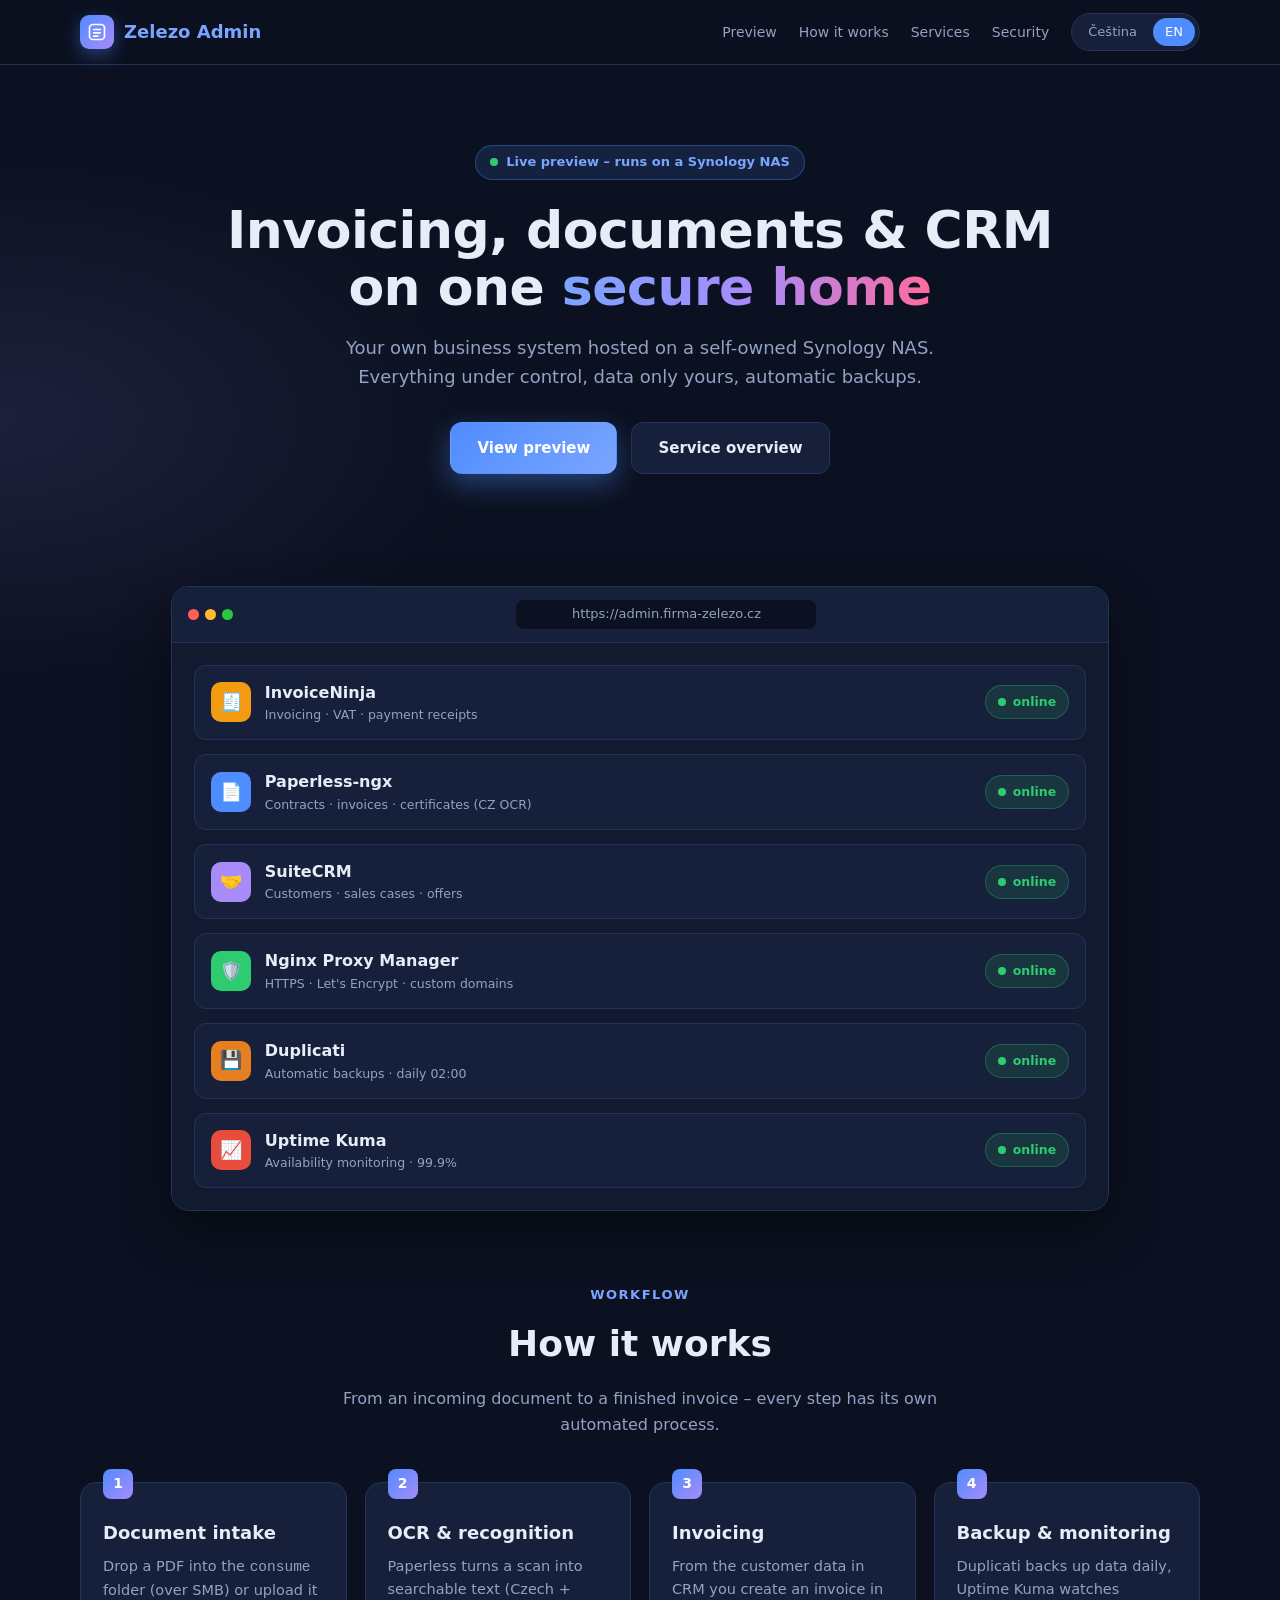
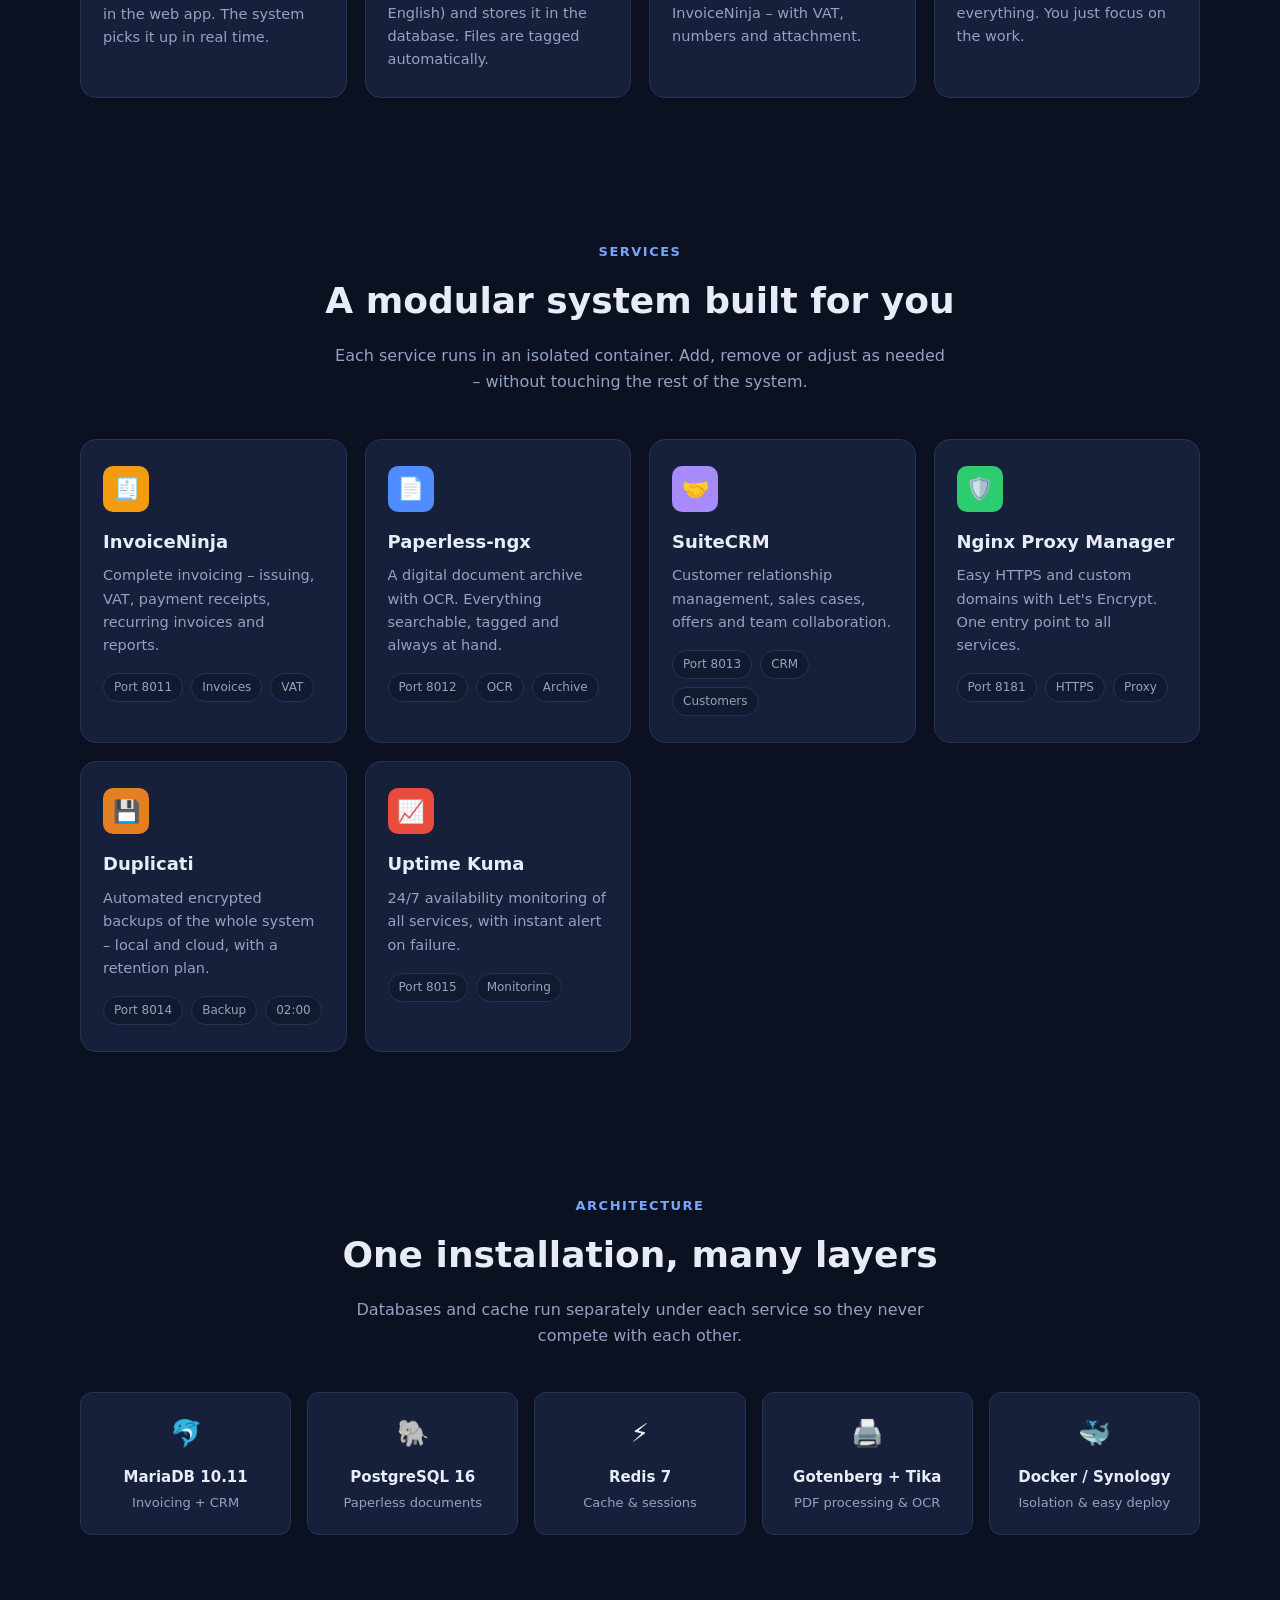
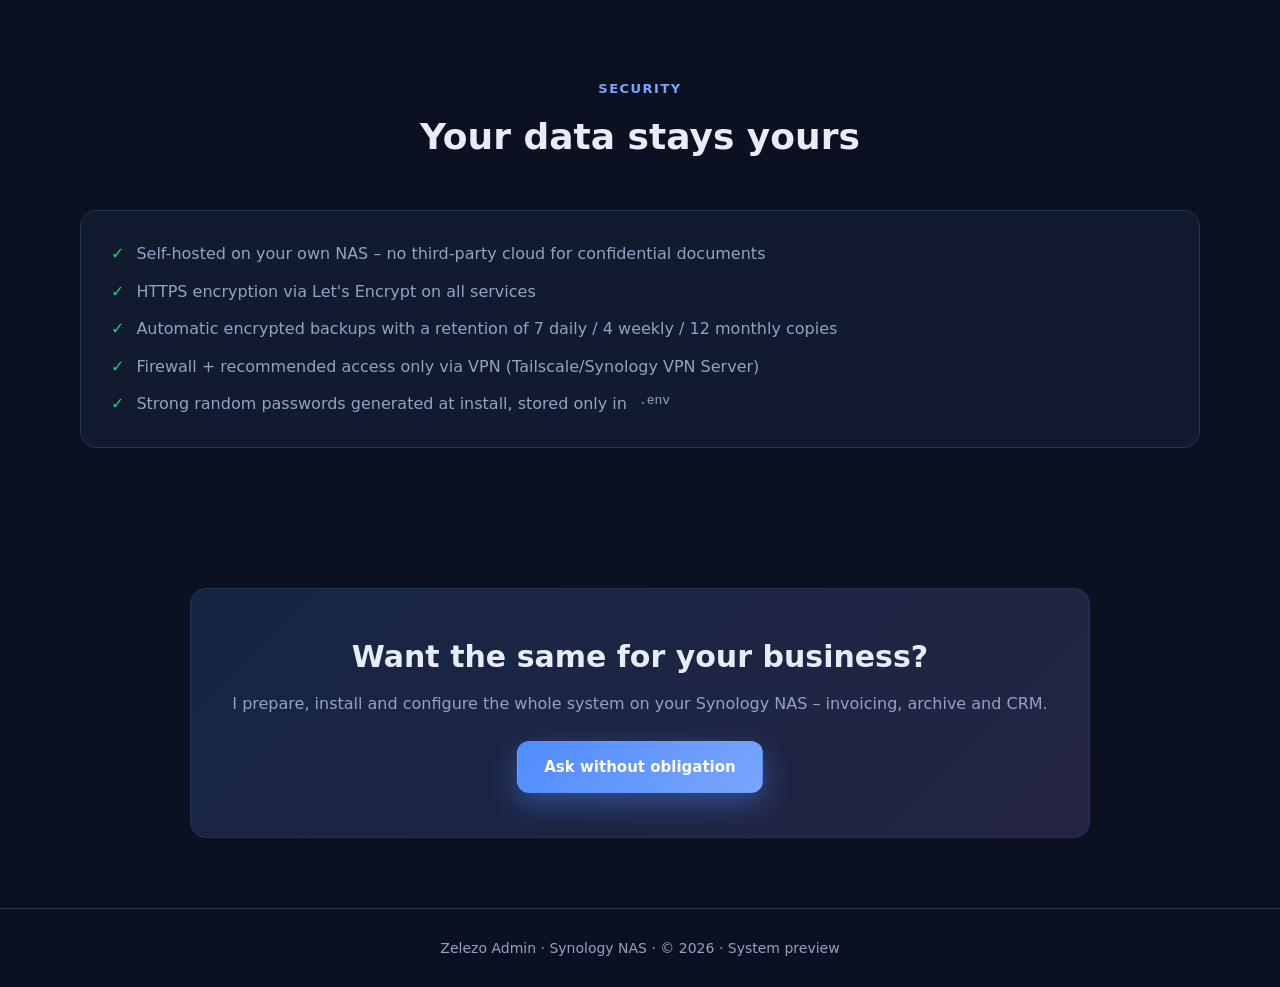
==== en/index.html @ a486c950 "Preview site: Zelezo Admin system (cs/en)" ====
<!DOCTYPE html>
<html lang="en">
<head>
<meta charset="UTF-8">
<meta name="viewport" content="width=device-width, initial-scale=1">
<title>Zelezo Admin – System Preview | Synology NAS</title>
<meta name="description" content="Interactive preview of a business system on a Synology NAS – invoicing, documents and CRM in one place.">
<link rel="stylesheet" href="../assets/style.css">
<link rel="icon" href="data:image/svg+xml,%3Csvg xmlns='http://www.w3.org/2000/svg' viewBox='0 0 24 24'%3E%3Crect width='24' height='24' rx='6' fill='%234f8cff'/%3E%3Cpath d='M7 8h10M7 12h10M7 16h6' stroke='white' stroke-width='2' stroke-linecap='round'/%3E%3C/svg%3E">
</head>
<body>

<nav class="nav">
  <div class="container nav-inner">
    <a class="brand" href="../index.html">
      <span class="logo"><svg viewBox="0 0 24 24" fill="none"><rect x="3" y="3" width="18" height="18" rx="4" stroke="white" stroke-width="2"/><path d="M8 9h8M8 13h8M8 17h5" stroke="white" stroke-width="2" stroke-linecap="round"/></svg></span>
      Zelezo&nbsp;Admin
    </a>
    <div class="nav-links">
      <a href="#preview">Preview</a>
      <a href="#how">How it works</a>
      <a href="#services">Services</a>
      <a href="#security">Security</a>
      <span class="lang-toggle">
        <a href="../index.html">Čeština</a>
        <a class="active" href="index.html">EN</a>
      </span>
    </div>
  </div>
</nav>

<header class="hero">
  <div class="container">
    <span class="badge"><span class="dot"></span>Live preview – runs on a Synology NAS</span>
    <h1>Invoicing, documents &amp; CRM<br>on one <span class="grad">secure home</span></h1>
    <p class="sub">Your own business system hosted on a self-owned Synology NAS. Everything under control, data only yours, automatic backups.</p>
    <div class="btn-row">
      <a class="btn btn-primary" href="#preview">View preview</a>
      <a class="btn btn-ghost" href="#services">Service overview</a>
    </div>
  </div>
</header>

<!-- ===== DASHBOARD PREVIEW ===== -->
<section class="dashboard" id="preview">
  <div class="container">
    <div class="dash">
      <div class="dash-bar">
        <div class="traffic"><span class="t-traffic-red"></span><span class="t-yellow"></span><span class="t-green"></span></div>
        <span class="dash-url">https://admin.firma-zelezo.cz</span>
      </div>
      <div class="dash-grid">

        <div class="status-row">
          <div class="status-left">
            <span class="status-icon" style="background:#f39c12">🧾</span>
            <div>
              <div class="status-name">InvoiceNinja</div>
              <div class="status-url">Invoicing · VAT · payment receipts</div>
            </div>
          </div>
          <span class="status-pill" data-service="invoice" data-up="online" data-checking="check" data-interval="6200">🧾</span>
        </div>

        <div class="status-row">
          <div class="status-left">
            <span class="status-icon" style="background:#4f8cff">📄</span>
            <div>
              <div class="status-name">Paperless-ngx</div>
              <div class="status-url">Contracts · invoices · certificates (CZ OCR)</div>
            </div>
          </div>
          <span class="status-pill" data-service="paperless" data-up="online" data-checking="check" data-interval="7000">📄</span>
        </div>

        <div class="status-row">
          <div class="status-left">
            <span class="status-icon" style="background:#a78bfa">🤝</span>
            <div>
              <div class="status-name">SuiteCRM</div>
              <div class="status-url">Customers · sales cases · offers</div>
            </div>
          </div>
          <span class="status-pill" data-service="crm" data-up="online" data-checking="check" data-interval="6500">🤝</span>
        </div>

        <div class="status-row">
          <div class="status-left">
            <span class="status-icon" style="background:#2ecc71">🛡️</span>
            <div>
              <div class="status-name">Nginx Proxy Manager</div>
              <div class="status-url">HTTPS · Let&#39;s Encrypt · custom domains</div>
            </div>
          </div>
          <span class="status-pill" data-service="npm" data-up="online" data-checking="check" data-interval="7800">🛡️</span>
        </div>

        <div class="status-row">
          <div class="status-left">
            <span class="status-icon" style="background:#e67e22">💾</span>
            <div>
              <div class="status-name">Duplicati</div>
              <div class="status-url">Automatic backups · daily 02:00</div>
            </div>
          </div>
          <span class="status-pill" data-service="duplicati" data-up="online" data-checking="check" data-interval="8000">💾</span>
        </div>

        <div class="status-row">
          <div class="status-left">
            <span class="status-icon" style="background:#e74c3c">📈</span>
            <div>
              <div class="status-name">Uptime Kuma</div>
              <div class="status-url">Availability monitoring · 99.9%</div>
            </div>
          </div>
          <span class="status-pill" data-service="uptime" data-up="online" data-checking="check" data-interval="8400">📈</span>
        </div>

      </div>
    </div>
  </div>
</section>

<!-- ===== HOW IT WORKS ===== -->
<section class="section" id="how">
  <div class="container">
    <div class="section-head">
      <span class="eyebrow">Workflow</span>
      <h2>How it works</h2>
      <p>From an incoming document to a finished invoice – every step has its own automated process.</p>
    </div>
    <div class="steps">
      <div class="step">
        <span class="step-num">1</span>
        <h3>Document intake</h3>
        <p>Drop a PDF into the <code>consume</code> folder (over SMB) or upload it in the web app. The system picks it up in real time.</p>
      </div>
      <div class="step">
        <span class="step-num">2</span>
        <h3>OCR &amp; recognition</h3>
        <p>Paperless turns a scan into searchable text (Czech + English) and stores it in the database. Files are tagged automatically.</p>
      </div>
      <div class="step">
        <span class="step-num">3</span>
        <h3>Invoicing</h3>
        <p>From the customer data in CRM you create an invoice in InvoiceNinja – with VAT, numbers and attachment.</p>
      </div>
      <div class="step">
        <span class="step-num">4</span>
        <h3>Backup &amp; monitoring</h3>
        <p>Duplicati backs up data daily, Uptime Kuma watches everything. You just focus on the work.</p>
      </div>
    </div>
  </div>
</section>

<!-- ===== SERVICES ===== -->
<section class="section" id="services">
  <div class="container">
    <div class="section-head">
      <span class="eyebrow">Services</span>
      <h2>A modular system built for you</h2>
      <p>Each service runs in an isolated container. Add, remove or adjust as needed – without touching the rest of the system.</p>
    </div>
    <div class="cards">
      <div class="card">
        <span class="status-icon" style="background:#f39c12">🧾</span>
        <h3>InvoiceNinja</h3>
        <p>Complete invoicing – issuing, VAT, payment receipts, recurring invoices and reports.</p>
        <div class="meta"><span class="tag">Port 8011</span><span class="tag">Invoices</span><span class="tag">VAT</span></div>
      </div>
      <div class="card">
        <span class="status-icon" style="background:#4f8cff">📄</span>
        <h3>Paperless-ngx</h3>
        <p>A digital document archive with OCR. Everything searchable, tagged and always at hand.</p>
        <div class="meta"><span class="tag">Port 8012</span><span class="tag">OCR</span><span class="tag">Archive</span></div>
      </div>
      <div class="card">
        <span class="status-icon" style="background:#a78bfa">🤝</span>
        <h3>SuiteCRM</h3>
        <p>Customer relationship management, sales cases, offers and team collaboration.</p>
        <div class="meta"><span class="tag">Port 8013</span><span class="tag">CRM</span><span class="tag">Customers</span></div>
      </div>
      <div class="card">
        <span class="status-icon" style="background:#2ecc71">🛡️</span>
        <h3>Nginx Proxy Manager</h3>
        <p>Easy HTTPS and custom domains with Let&#39;s Encrypt. One entry point to all services.</p>
        <div class="meta"><span class="tag">Port 8181</span><span class="tag">HTTPS</span><span class="tag">Proxy</span></div>
      </div>
      <div class="card">
        <span class="status-icon" style="background:#e67e22">💾</span>
        <h3>Duplicati</h3>
        <p>Automated encrypted backups of the whole system – local and cloud, with a retention plan.</p>
        <div class="meta"><span class="tag">Port 8014</span><span class="tag">Backup</span><span class="tag">02:00</span></div>
      </div>
      <div class="card">
        <span class="status-icon" style="background:#e74c3c">📈</span>
        <h3>Uptime Kuma</h3>
        <p>24/7 availability monitoring of all services, with instant alert on failure.</p>
        <div class="meta"><span class="tag">Port 8015</span><span class="tag">Monitoring</span></div>
      </div>
    </div>
  </div>
</section>

<!-- ===== ARCHITECTURE ===== -->
<section class="section" id="architecture">
  <div class="container">
    <div class="section-head">
      <span class="eyebrow">Architecture</span>
      <h2>One installation, many layers</h2>
      <p>Databases and cache run separately under each service so they never compete with each other.</p>
    </div>
    <div class="arch">
      <div class="arch-item"><div class="ic">🐬</div><h4>MariaDB 10.11</h4><p>Invoicing + CRM</p></div>
      <div class="arch-item"><div class="ic">🐘</div><h4>PostgreSQL 16</h4><p>Paperless documents</p></div>
      <div class="arch-item"><div class="ic">⚡</div><h4>Redis 7</h4><p>Cache &amp; sessions</p></div>
      <div class="arch-item"><div class="ic">🖨️</div><h4>Gotenberg + Tika</h4><p>PDF processing &amp; OCR</p></div>
      <div class="arch-item"><div class="ic">🐳</div><h4>Docker / Synology</h4><p>Isolation &amp; easy deploy</p></div>
    </div>
  </div>
</section>

<!-- ===== SECURITY ===== -->
<section class="section" id="security">
  <div class="container">
    <div class="section-head">
      <span class="eyebrow">Security</span>
      <h2>Your data stays yours</h2>
    </div>
    <div class="security">
      <ul>
        <li><span class="tick">✓</span> Self-hosted on your own NAS – no third-party cloud for confidential documents</li>
        <li><span class="tick">✓</span> HTTPS encryption via Let&apos;s Encrypt on all services</li>
        <li><span class="tick">✓</span> Automatic encrypted backups with a retention of 7 daily / 4 weekly / 12 monthly copies</li>
        <li><span class="tick">✓</span> Firewall + recommended access only via VPN (Tailscale/Synology VPN Server)</li>
        <li><span class="tick">✓</span> Strong random passwords generated at install, stored only in <code>.env</code></li>
      </ul>
    </div>
  </div>
</section>

<!-- ===== CTA ===== -->
<section class="section">
  <div class="container">
    <div class="cta-band">
      <h2>Want the same for your business?</h2>
      <p>I prepare, install and configure the whole system on your Synology NAS – invoicing, archive and CRM.</p>
      <a class="btn btn-primary" href="mailto:info@firma-zelezo.cz?subject=System%20deployment%20on%20NAS">Ask without obligation</a>
    </div>
  </div>
</section>

<footer class="footer">
  <div class="container">Zelezo&nbsp;Admin · Synology NAS · © 2026 · System preview</div>
</footer>

<script src="../assets/app.js"></script>
</body>
</html>
---- assets/style.css ----
:root {
  --bg: #0b1120;
  --bg-soft: #111a2e;
  --card: #16203a;
  --card-2: #1b2745;
  --line: #243356;
  --text: #e7ecf7;
  --muted: #93a2c4;
  --brand: #4f8cff;
  --brand-2: #7aa5ff;
  --green: #2ecc71;
  --amber: #f5a623;
  --red: #e74c3c;
  --pink: #ff6b9d;
  --violet: #a78bfa;
  --teal: #34d3c2;
  --radius: 16px;
  --shadow: 0 20px 50px rgba(0, 0, 0, 0.45);
}

* { box-sizing: border-box; margin: 0; padding: 0; }

html { scroll-behavior: smooth; }

body {
  font-family: "Segoe UI", system-ui, -apple-system, "Helvetica Neue", Arial, sans-serif;
  background:
    radial-gradient(1200px 600px at 80% -10%, rgba(79, 140, 255, 0.18), transparent 60%),
    radial-gradient(900px 500px at 0% 10%, rgba(167, 139, 250, 0.12), transparent 55%),
    var(--bg);
  color: var(--text);
  line-height: 1.6;
  -webkit-font-smoothing: antialiased;
}

.container { width: min(1120px, 92%); margin: 0 auto; }

a { color: var(--brand-2); text-decoration: none; }
a:hover { text-decoration: underline; }

/* ---------- Nav ---------- */
.nav {
  position: sticky; top: 0; z-index: 50;
  background: rgba(11, 17, 32, 0.82);
  backdrop-filter: blur(12px);
  border-bottom: 1px solid var(--line);
}
.nav-inner { display: flex; align-items: center; justify-content: space-between; height: 64px; }
.brand { display: flex; align-items: center; gap: 10px; font-weight: 700; font-size: 18px; }
.logo {
  width: 34px; height: 34px; border-radius: 9px;
  background: linear-gradient(135deg, var(--brand), var(--violet));
  display: grid; place-items: center;
  box-shadow: 0 6px 18px rgba(79, 140, 255, 0.4);
}
.logo svg { width: 20px; height: 20px; }
.nav-links { display: flex; align-items: center; gap: 22px; }
.nav-links a { color: var(--muted); font-weight: 500; font-size: 14px; }
.nav-links a:hover { color: var(--text); text-decoration: none; }
.lang-toggle {
  display: inline-flex; gap: 4px; background: var(--card); border: 1px solid var(--line);
  padding: 4px; border-radius: 999px;
}
.lang-toggle a { padding: 4px 12px; border-radius: 999px; font-size: 13px; color: var(--muted); }
.lang-toggle a.active { background: var(--brand); color: #fff; }

/* ---------- Hero ---------- */
.hero { padding: 80px 0 56px; text-align: center; }
.badge {
  display: inline-flex; align-items: center; gap: 8px;
  background: rgba(79, 140, 255, 0.14); border: 1px solid rgba(79, 140, 255, 0.35);
  color: var(--brand-2); padding: 6px 14px; border-radius: 999px;
  font-size: 13px; font-weight: 600; margin-bottom: 22px;
}
.dot { width: 8px; height: 8px; border-radius: 50%; background: var(--green); animation: pulse 1.6s infinite; }
@keyframes pulse { 0%,100% { opacity: 1; } 50% { opacity: .35; } }
.hero h1 { font-size: clamp(30px, 5vw, 52px); line-height: 1.1; margin-bottom: 18px; letter-spacing: -0.5px; }
.hero h1 .grad { background: linear-gradient(90deg, var(--brand-2), var(--violet), var(--pink)); -webkit-background-clip: text; background-clip: text; color: transparent; }
.hero .sub { max-width: 640px; margin: 0 auto 30px; color: var(--muted); font-size: 18px; }
.btn-row { display: flex; gap: 14px; justify-content: center; flex-wrap: wrap; }
.btn {
  display: inline-block; padding: 13px 26px; border-radius: 12px; font-weight: 600; font-size: 15px;
  transition: transform .12s, box-shadow .12s; border: 1px solid transparent;
}
.btn:hover { text-decoration: none; transform: translateY(-2px); }
.btn-primary { background: linear-gradient(135deg, var(--brand), var(--brand-2)); color: #fff; box-shadow: 0 10px 28px rgba(79,140,255,.4); }
.btn-ghost { background: var(--card); color: var(--text); border-color: var(--line); }

/* ---------- Dashboard preview ---------- */
.dashboard { margin: 56px auto 0; max-width: 1020px; position: relative; }
.dash {
  background: var(--bg-soft); border: 1px solid var(--line); border-radius: 18px;
  overflow: hidden; box-shadow: var(--shadow);
}
.dash-bar {
  display: flex; align-items: center; gap: 8px; padding: 13px 16px;
  background: var(--card); border-bottom: 1px solid var(--line);
}
.traffic { display: flex; gap: 6px; }
.traffic span { width: 11px; height: 11px; border-radius: 50%; }
.t-traffic-red { background: #ff5f57; } .t-yellow { background: #febc2e; } .t-green { background: #28c840; }
.dash-url { flex: 1; text-align: center; color: var(--muted); font-size: 13px; background: var(--bg); border-radius: 8px; padding: 4px 10px; max-width: 300px; margin: 0 auto; }
.dash-grid { padding: 22px; display: grid; gap: 14px; }
.status-row {
  display: flex; align-items: center; justify-content: space-between;
  background: var(--card); border: 1px solid var(--line); border-radius: 12px; padding: 14px 16px;
}
.status-left { display: flex; align-items: center; gap: 14px; }
.status-icon { width: 40px; height: 40px; border-radius: 10px; display: grid; place-items: center; font-size: 18px; color: #fff; }
.status-name { font-weight: 600; }
.status-url { color: var(--muted); font-size: 12.5px; }
.status-pill {
  display: inline-flex; align-items: center; gap: 7px; font-size: 12.5px; font-weight: 600;
  padding: 6px 12px; border-radius: 999px; background: rgba(46, 204, 113, 0.12); color: var(--green);
  border: 1px solid rgba(46, 204, 113, 0.3);
}
.status-pill.off { background: rgba(245,166,35,.1); color: var(--amber); border-color: rgba(245,166,35,.3); }

/* ---------- Sections ---------- */
.section { padding: 70px 0; }
.section-head { text-align: center; margin-bottom: 44px; }
.eyebrow { color: var(--brand-2); font-weight: 700; text-transform: uppercase; letter-spacing: 1.5px; font-size: 13px; }
.section-head h2 { font-size: clamp(24px, 3.4vw, 36px); margin-top: 8px; }
.section-head p { color: var(--muted); max-width: 620px; margin: 14px auto 0; }

/* workflow */
.steps { display: grid; grid-template-columns: repeat(auto-fit, minmax(220px, 1fr)); gap: 18px; }
.step { background: var(--card); border: 1px solid var(--line); border-radius: var(--radius); padding: 26px 22px; position: relative; }
.step-num {
  position: absolute; top: -14px; left: 22px; width: 30px; height: 30px; border-radius: 8px;
  background: linear-gradient(135deg, var(--brand), var(--violet)); color: #fff; font-weight: 700;
  display: grid; place-items: center; font-size: 14px;
}
.step h3 { margin: 10px 0 8px; font-size: 18px; }
.step p { color: var(--muted); font-size: 14.5px; }

/* feature cards */
.cards { display: grid; grid-template-columns: repeat(auto-fit, minmax(240px, 1fr)); gap: 18px; }
.card { background: var(--card); border: 1px solid var(--line); border-radius: var(--radius); padding: 26px 22px; transition: transform .15s, border-color .15s; }
.card:hover { transform: translateY(-4px); border-color: rgba(79,140,255,.5); }
.card .status-icon { width: 46px; height: 46px; font-size: 22px; margin-bottom: 16px; }
.card h3 { font-size: 18px; margin-bottom: 8px; }
.card p { color: var(--muted); font-size: 14.5px; }
.meta { display: flex; gap: 8px; flex-wrap: wrap; margin-top: 16px; }
.tag { font-size: 12px; padding: 4px 10px; border-radius: 999px; background: var(--bg-soft); border: 1px solid var(--line); color: var(--muted); }

/* architecture */
.arch { display: grid; grid-template-columns: repeat(auto-fit, minmax(180px, 1fr)); gap: 16px; }
.arch-item { background: var(--card); border: 1px solid var(--line); border-radius: 12px; padding: 20px; text-align: center; }
.arch-item .ic { font-size: 26px; }
.arch-item h4 { margin: 10px 0 4px; font-size: 15px; }
.arch-item p { color: var(--muted); font-size: 13px; }

/* security */
.security { background: var(--bg-soft); border: 1px solid var(--line); border-radius: var(--radius); padding: 30px; }
.security ul { list-style: none; display: grid; gap: 12px; }
.security li { display: flex; gap: 12px; align-items: flex-start; color: var(--muted); }
.security .tick { color: var(--green); font-weight: 700; }

/* footer */
.footer { border-top: 1px solid var(--line); padding: 28px 0; text-align: center; color: var(--muted); font-size: 14px; }

/* CTA band */
.cta-band {
  margin: 0 auto; max-width: 900px; text-align: center; background: linear-gradient(135deg, rgba(79,140,255,.16), rgba(167,139,250,.16));
  border: 1px solid var(--line); border-radius: var(--radius); padding: 44px 30px;
}
.cta-band h2 { font-size: clamp(22px, 3vw, 30px); margin-bottom: 10px; }
.cta-band p { color: var(--muted); margin-bottom: 24px; }

@media (max-width: 640px) {
  .nav-links a { display: none; }
  .steps, .cards, .arch { grid-template-columns: 1fr; }
  .dash-grid { padding: 14px; }
  .status-url { display: none; }
}
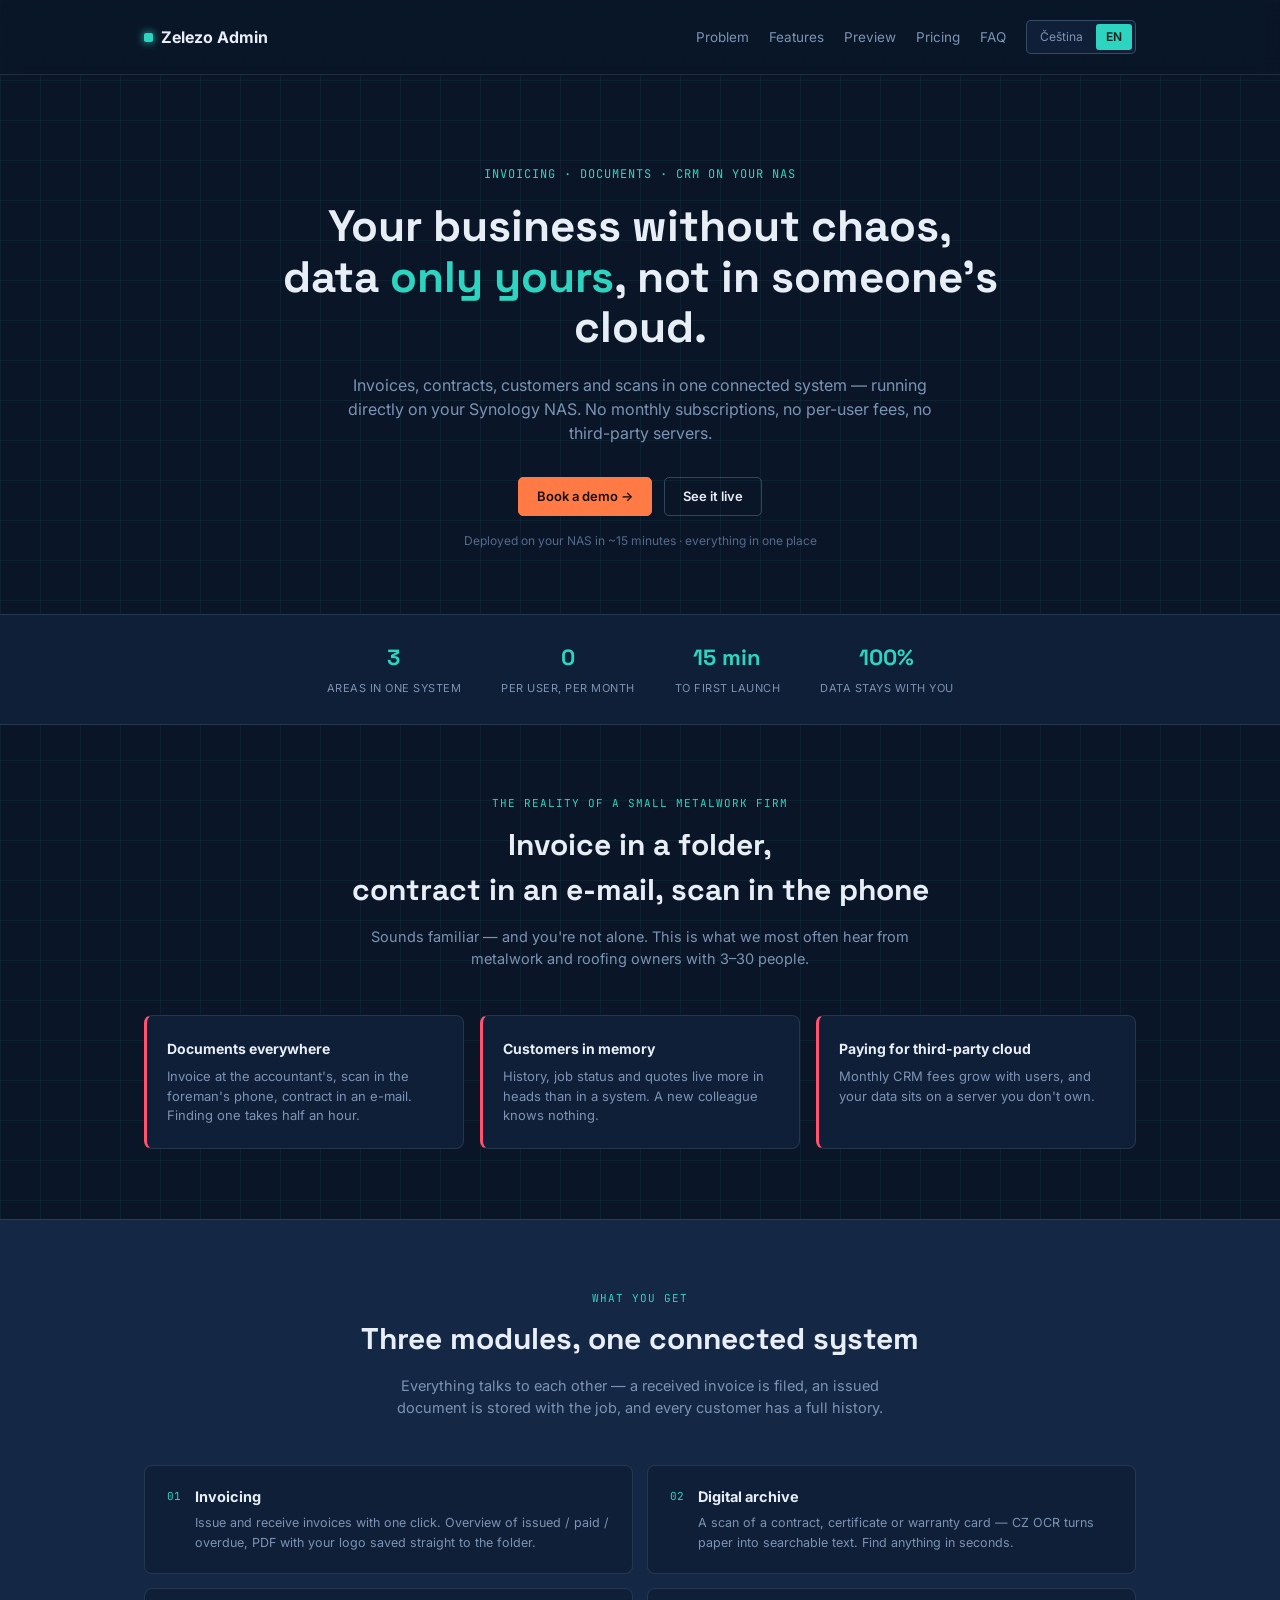
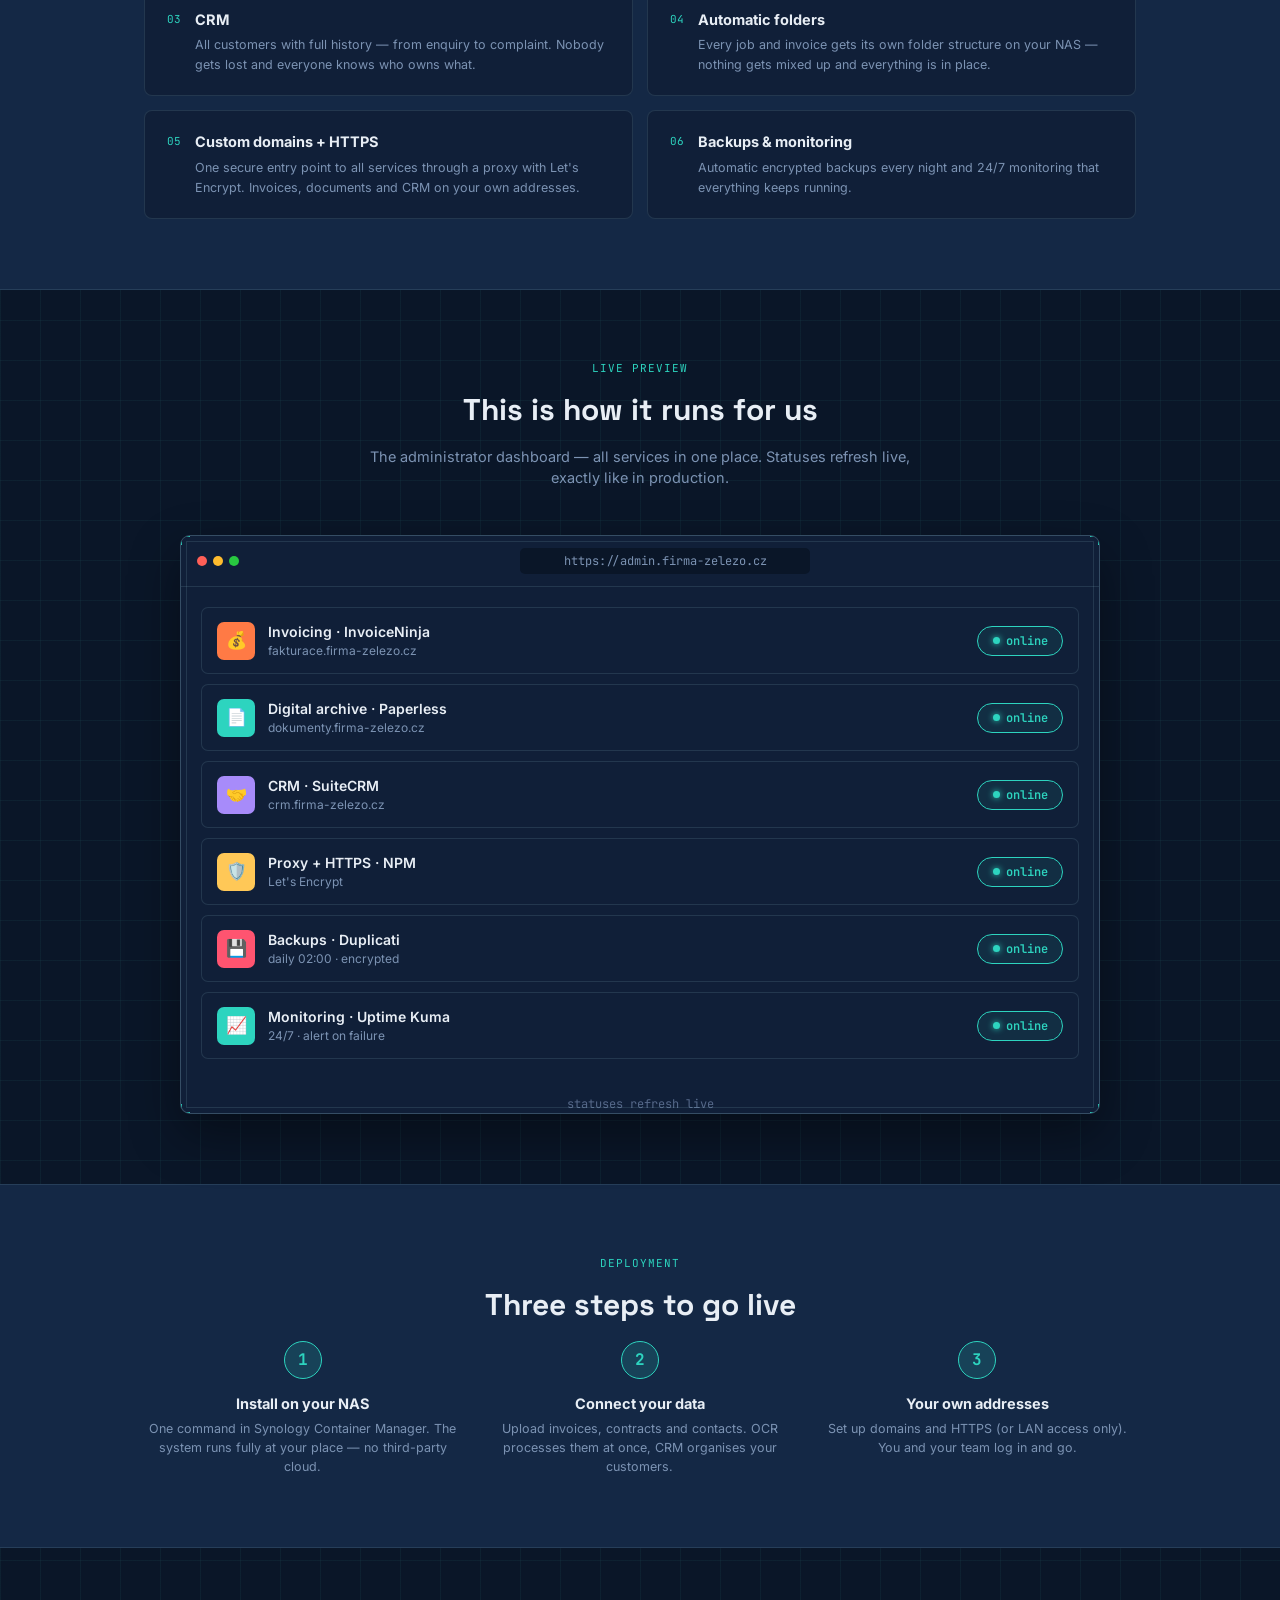
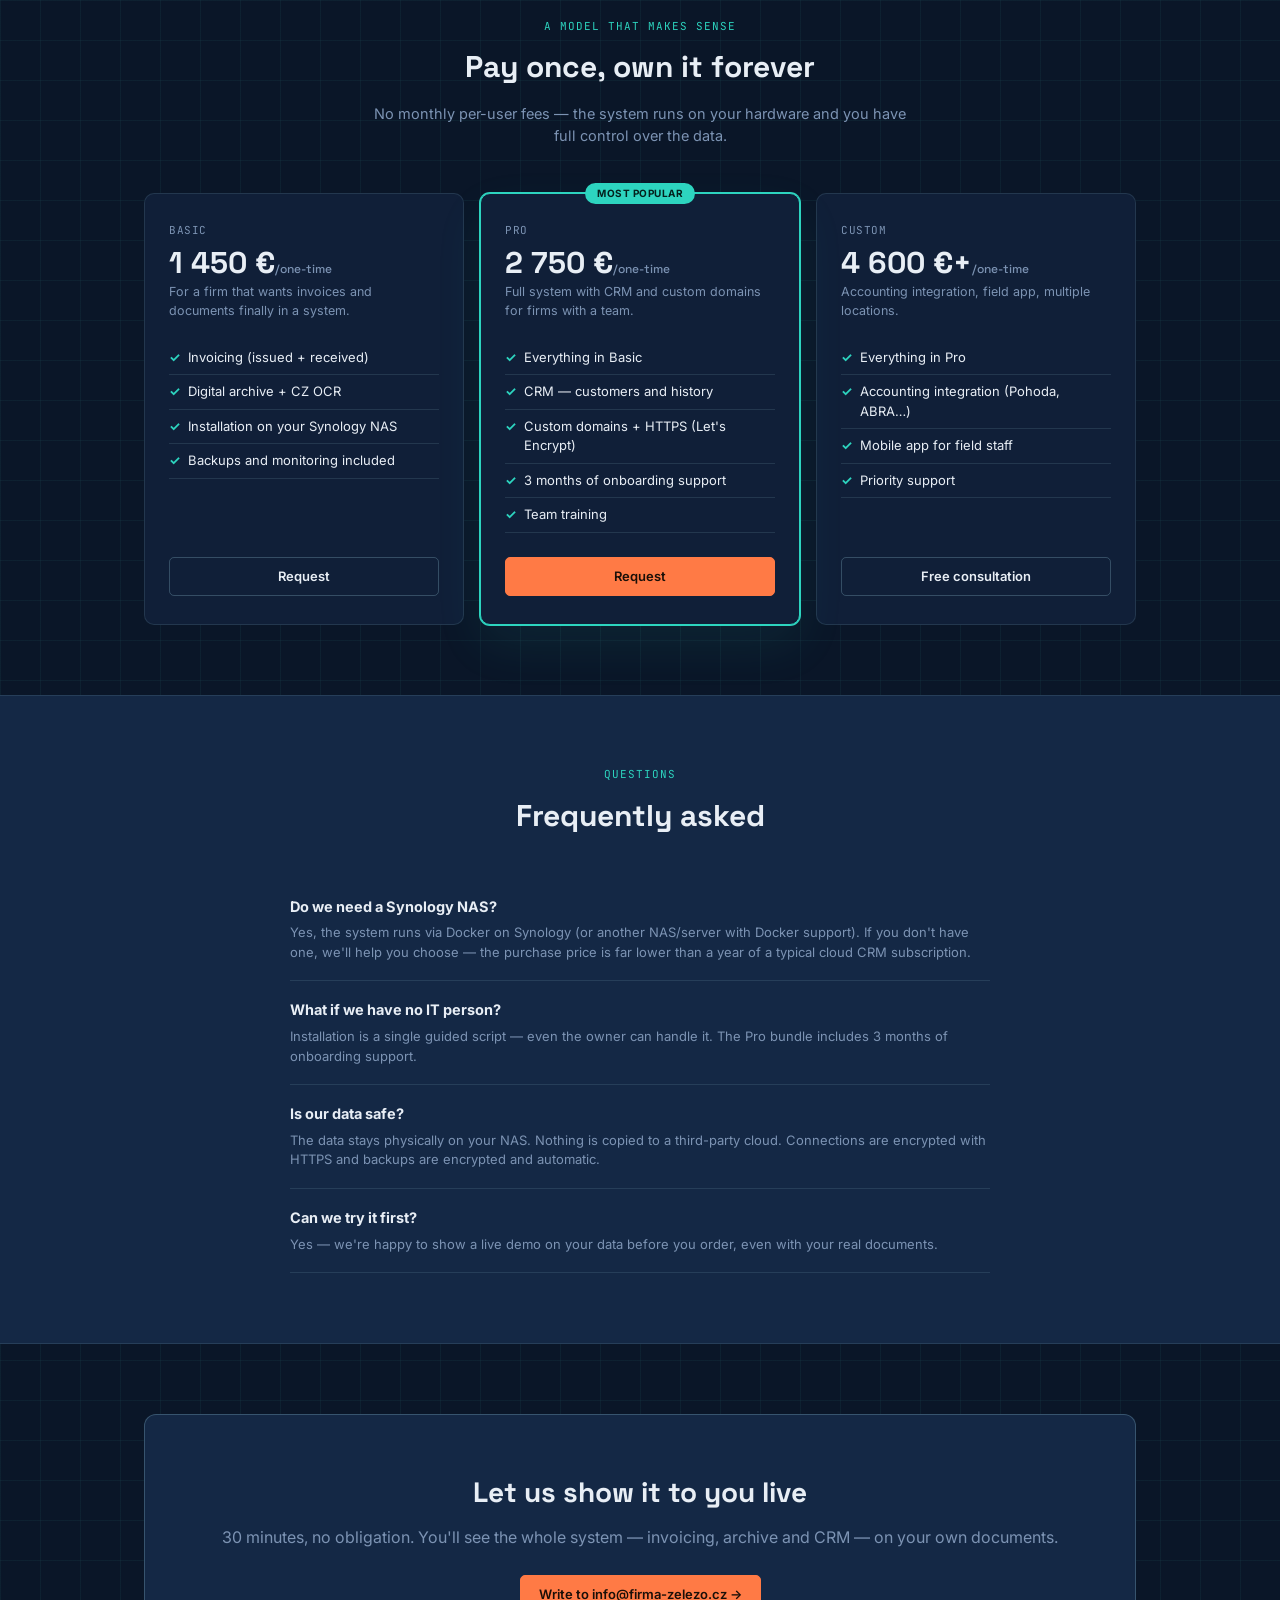
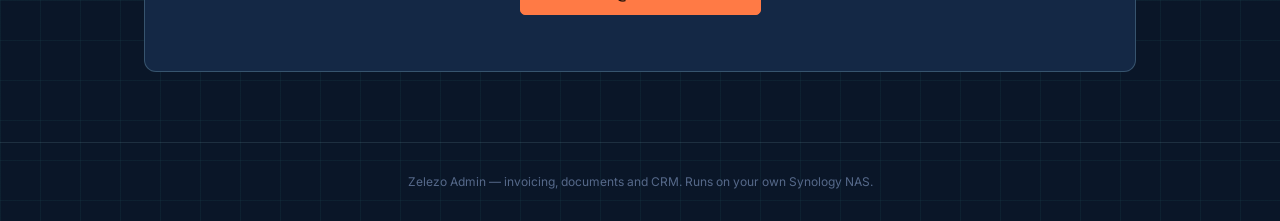
==== commit 3dc21755: "Redesign preview site in JobFlow Pro style: full sales landing (cs/en) + live dashboard preview, pri" ====
--- a/en/index.html
+++ b/en/index.html
@@ -2,258 +2,266 @@
 <html lang="en">
 <head>
 <meta charset="UTF-8">
-<meta name="viewport" content="width=device-width, initial-scale=1">
-<title>Zelezo Admin – System Preview | Synology NAS</title>
-<meta name="description" content="Interactive preview of a business system on a Synology NAS – invoicing, documents and CRM in one place.">
+<meta name="viewport" content="width=device-width, initial-scale=1.0">
+<title>Zelezo Admin — operating system for metalwork & roofing companies</title>
+<meta name="description" content="Invoicing, documents and CRM in one place. Runs on your Synology NAS — no third-party cloud, no monthly fees.">
+<link rel="preconnect" href="https://fonts.googleapis.com">
+<link href="https://fonts.googleapis.com/css2?family=Space+Grotesk:wght@400;500;600;700&family=Inter:wght@400;500;600;700&family=JetBrains+Mono:wght@400;500;600&display=swap" rel="stylesheet">
 <link rel="stylesheet" href="../assets/style.css">
-<link rel="icon" href="data:image/svg+xml,%3Csvg xmlns='http://www.w3.org/2000/svg' viewBox='0 0 24 24'%3E%3Crect width='24' height='24' rx='6' fill='%234f8cff'/%3E%3Cpath d='M7 8h10M7 12h10M7 16h6' stroke='white' stroke-width='2' stroke-linecap='round'/%3E%3C/svg%3E">
+<link rel="icon" href="data:image/svg+xml,%3Csvg xmlns='http://www.w3.org/2000/svg' viewBox='0 0 24 24'%3E%3Crect width='24' height='24' rx='5' fill='%230a1628'/%3E%3Cpath d='M4 8h10M4 12h10M4 16h6' stroke='%232dd4bf' stroke-width='2' stroke-linecap='round'/%3E%3C/svg%3E">
 </head>
 <body>
 
-<nav class="nav">
-  <div class="container nav-inner">
+<header>
+  <div class="wrap header-row">
     <a class="brand" href="../index.html">
-      <span class="logo"><svg viewBox="0 0 24 24" fill="none"><rect x="3" y="3" width="18" height="18" rx="4" stroke="white" stroke-width="2"/><path d="M8 9h8M8 13h8M8 17h5" stroke="white" stroke-width="2" stroke-linecap="round"/></svg></span>
-      Zelezo&nbsp;Admin
+      <div class="dot"></div>
+      <div class="brand-name">Zelezo&nbsp;Admin</div>
     </a>
     <div class="nav-links">
+      <a href="#problem">Problem</a>
+      <a href="#features">Features</a>
       <a href="#preview">Preview</a>
-      <a href="#how">How it works</a>
-      <a href="#services">Services</a>
-      <a href="#security">Security</a>
+      <a href="#pricing">Pricing</a>
+      <a href="#faq">FAQ</a>
       <span class="lang-toggle">
         <a href="../index.html">Čeština</a>
         <a class="active" href="index.html">EN</a>
       </span>
     </div>
   </div>
-</nav>
-
-<header class="hero">
-  <div class="container">
-    <span class="badge"><span class="dot"></span>Live preview – runs on a Synology NAS</span>
-    <h1>Invoicing, documents &amp; CRM<br>on one <span class="grad">secure home</span></h1>
-    <p class="sub">Your own business system hosted on a self-owned Synology NAS. Everything under control, data only yours, automatic backups.</p>
-    <div class="btn-row">
-      <a class="btn btn-primary" href="#preview">View preview</a>
-      <a class="btn btn-ghost" href="#services">Service overview</a>
-    </div>
-  </div>
 </header>
 
-<!-- ===== DASHBOARD PREVIEW ===== -->
-<section class="dashboard" id="preview">
-  <div class="container">
-    <div class="dash">
+
+<section class="hero">
+  <div class="wrap">
+    <div class="hero-eyebrow">Invoicing · documents · CRM on your NAS</div>
+    <h1>Your business without chaos,<br>data <span>only yours</span>, not in someone&apos;s cloud.</h1>
+    <p>Invoices, contracts, customers and scans in one connected system — running directly on
+       your Synology NAS. No monthly subscriptions, no per-user fees, no third-party servers.</p>
+    <div class="hero-ctas">
+      <a href="#contact" class="btn btn-primary">Book a demo →</a>
+      <a href="#preview" class="btn">See it live</a>
+    </div>
+    <div class="hero-note">Deployed on your NAS in ~15 minutes &middot; everything in one place</div>
+  </div>
+</section>
+
+
+<div class="stripe">
+  <div><b>3</b><span>areas in one system</span></div>
+  <div><b>0</b><span>per user, per month</span></div>
+  <div><b>15 min</b><span>to first launch</span></div>
+  <div><b>100%</b><span>data stays with you</span></div>
+</div>
+
+
+<section id="problem">
+  <div class="wrap">
+    <div class="section-eyebrow">The reality of a small metalwork firm</div>
+    <div class="section-title">Invoice in a folder,<br>contract in an e-mail, scan in the phone</div>
+    <div class="section-sub">Sounds familiar — and you&apos;re not alone. This is what we most often hear from metalwork and roofing owners with 3–30 people.</div>
+    <div class="problem-grid">
+      <div class="problem-card"><b>Documents everywhere</b><p>Invoice at the accountant&apos;s, scan in the foreman&apos;s phone, contract in an e-mail. Finding one takes half an hour.</p></div>
+      <div class="problem-card"><b>Customers in memory</b><p>History, job status and quotes live more in heads than in a system. A new colleague knows nothing.</p></div>
+      <div class="problem-card"><b>Paying for third-party cloud</b><p>Monthly CRM fees grow with users, and your data sits on a server you don&apos;t own.</p></div>
+    </div>
+  </div>
+</section>
+
+
+<section id="features" style="background:var(--panel-2); border-top:1px solid var(--line); border-bottom:1px solid var(--line);">
+  <div class="wrap">
+    <div class="section-eyebrow">What you get</div>
+    <div class="section-title">Three modules, one connected system</div>
+    <div class="section-sub">Everything talks to each other — a received invoice is filed, an issued document is stored with the job, and every customer has a full history.</div>
+    <div class="feature-grid">
+      <div class="feature"><div class="feature-num">01</div><div><b>Invoicing</b><p>Issue and receive invoices with one click. Overview of issued / paid / overdue, PDF with your logo saved straight to the folder.</p></div></div>
+      <div class="feature"><div class="feature-num">02</div><div><b>Digital archive</b><p>A scan of a contract, certificate or warranty card — CZ OCR turns paper into searchable text. Find anything in seconds.</p></div></div>
+      <div class="feature"><div class="feature-num">03</div><div><b>CRM</b><p>All customers with full history — from enquiry to complaint. Nobody gets lost and everyone knows who owns what.</p></div></div>
+      <div class="feature"><div class="feature-num">04</div><div><b>Automatic folders</b><p>Every job and invoice gets its own folder structure on your NAS — nothing gets mixed up and everything is in place.</p></div></div>
+      <div class="feature"><div class="feature-num">05</div><div><b>Custom domains + HTTPS</b><p>One secure entry point to all services through a proxy with Let&apos;s Encrypt. Invoices, documents and CRM on your own addresses.</p></div></div>
+      <div class="feature"><div class="feature-num">06</div><div><b>Backups &amp; monitoring</b><p>Automatic encrypted backups every night and 24/7 monitoring that everything keeps running.</p></div></div>
+    </div>
+  </div>
+</section>
+
+
+<section id="preview">
+  <div class="wrap">
+    <div class="section-eyebrow">Live preview</div>
+    <div class="section-title">This is how it runs for us</div>
+    <div class="section-sub">The administrator dashboard — all services in one place. Statuses refresh live, exactly like in production.</div>
+    <div class="titleblock preview-shell">
+      <div class="tb-corner tl"></div><div class="tb-corner tr"></div><div class="tb-corner bl"></div><div class="tb-corner br"></div>
       <div class="dash-bar">
-        <div class="traffic"><span class="t-traffic-red"></span><span class="t-yellow"></span><span class="t-green"></span></div>
+        <div class="traffic"><span class="t-red"></span><span class="t-yellow"></span><span class="t-green"></span></div>
         <span class="dash-url">https://admin.firma-zelezo.cz</span>
       </div>
       <div class="dash-grid">
 
         <div class="status-row">
           <div class="status-left">
-            <span class="status-icon" style="background:#f39c12">🧾</span>
-            <div>
-              <div class="status-name">InvoiceNinja</div>
-              <div class="status-url">Invoicing · VAT · payment receipts</div>
-            </div>
-          </div>
-          <span class="status-pill" data-service="invoice" data-up="online" data-checking="check" data-interval="6200">🧾</span>
-        </div>
-
-        <div class="status-row">
-          <div class="status-left">
-            <span class="status-icon" style="background:#4f8cff">📄</span>
-            <div>
-              <div class="status-name">Paperless-ngx</div>
-              <div class="status-url">Contracts · invoices · certificates (CZ OCR)</div>
-            </div>
-          </div>
-          <span class="status-pill" data-service="paperless" data-up="online" data-checking="check" data-interval="7000">📄</span>
-        </div>
-
-        <div class="status-row">
-          <div class="status-left">
-            <span class="status-icon" style="background:#a78bfa">🤝</span>
-            <div>
-              <div class="status-name">SuiteCRM</div>
-              <div class="status-url">Customers · sales cases · offers</div>
-            </div>
-          </div>
-          <span class="status-pill" data-service="crm" data-up="online" data-checking="check" data-interval="6500">🤝</span>
-        </div>
-
-        <div class="status-row">
-          <div class="status-left">
-            <span class="status-icon" style="background:#2ecc71">🛡️</span>
-            <div>
-              <div class="status-name">Nginx Proxy Manager</div>
-              <div class="status-url">HTTPS · Let&#39;s Encrypt · custom domains</div>
-            </div>
-          </div>
-          <span class="status-pill" data-service="npm" data-up="online" data-checking="check" data-interval="7800">🛡️</span>
-        </div>
-
-        <div class="status-row">
-          <div class="status-left">
-            <span class="status-icon" style="background:#e67e22">💾</span>
-            <div>
-              <div class="status-name">Duplicati</div>
-              <div class="status-url">Automatic backups · daily 02:00</div>
-            </div>
-          </div>
-          <span class="status-pill" data-service="duplicati" data-up="online" data-checking="check" data-interval="8000">💾</span>
-        </div>
-
-        <div class="status-row">
-          <div class="status-left">
-            <span class="status-icon" style="background:#e74c3c">📈</span>
-            <div>
-              <div class="status-name">Uptime Kuma</div>
-              <div class="status-url">Availability monitoring · 99.9%</div>
-            </div>
-          </div>
-          <span class="status-pill" data-service="uptime" data-up="online" data-checking="check" data-interval="8400">📈</span>
-        </div>
-
-      </div>
-    </div>
-  </div>
-</section>
-
-<!-- ===== HOW IT WORKS ===== -->
-<section class="section" id="how">
-  <div class="container">
-    <div class="section-head">
-      <span class="eyebrow">Workflow</span>
-      <h2>How it works</h2>
-      <p>From an incoming document to a finished invoice – every step has its own automated process.</p>
-    </div>
-    <div class="steps">
-      <div class="step">
-        <span class="step-num">1</span>
-        <h3>Document intake</h3>
-        <p>Drop a PDF into the <code>consume</code> folder (over SMB) or upload it in the web app. The system picks it up in real time.</p>
-      </div>
-      <div class="step">
-        <span class="step-num">2</span>
-        <h3>OCR &amp; recognition</h3>
-        <p>Paperless turns a scan into searchable text (Czech + English) and stores it in the database. Files are tagged automatically.</p>
-      </div>
-      <div class="step">
-        <span class="step-num">3</span>
-        <h3>Invoicing</h3>
-        <p>From the customer data in CRM you create an invoice in InvoiceNinja – with VAT, numbers and attachment.</p>
-      </div>
-      <div class="step">
-        <span class="step-num">4</span>
-        <h3>Backup &amp; monitoring</h3>
-        <p>Duplicati backs up data daily, Uptime Kuma watches everything. You just focus on the work.</p>
-      </div>
-    </div>
-  </div>
-</section>
-
-<!-- ===== SERVICES ===== -->
-<section class="section" id="services">
-  <div class="container">
-    <div class="section-head">
-      <span class="eyebrow">Services</span>
-      <h2>A modular system built for you</h2>
-      <p>Each service runs in an isolated container. Add, remove or adjust as needed – without touching the rest of the system.</p>
-    </div>
-    <div class="cards">
-      <div class="card">
-        <span class="status-icon" style="background:#f39c12">🧾</span>
-        <h3>InvoiceNinja</h3>
-        <p>Complete invoicing – issuing, VAT, payment receipts, recurring invoices and reports.</p>
-        <div class="meta"><span class="tag">Port 8011</span><span class="tag">Invoices</span><span class="tag">VAT</span></div>
-      </div>
-      <div class="card">
-        <span class="status-icon" style="background:#4f8cff">📄</span>
-        <h3>Paperless-ngx</h3>
-        <p>A digital document archive with OCR. Everything searchable, tagged and always at hand.</p>
-        <div class="meta"><span class="tag">Port 8012</span><span class="tag">OCR</span><span class="tag">Archive</span></div>
-      </div>
-      <div class="card">
-        <span class="status-icon" style="background:#a78bfa">🤝</span>
-        <h3>SuiteCRM</h3>
-        <p>Customer relationship management, sales cases, offers and team collaboration.</p>
-        <div class="meta"><span class="tag">Port 8013</span><span class="tag">CRM</span><span class="tag">Customers</span></div>
-      </div>
-      <div class="card">
-        <span class="status-icon" style="background:#2ecc71">🛡️</span>
-        <h3>Nginx Proxy Manager</h3>
-        <p>Easy HTTPS and custom domains with Let&#39;s Encrypt. One entry point to all services.</p>
-        <div class="meta"><span class="tag">Port 8181</span><span class="tag">HTTPS</span><span class="tag">Proxy</span></div>
-      </div>
-      <div class="card">
-        <span class="status-icon" style="background:#e67e22">💾</span>
-        <h3>Duplicati</h3>
-        <p>Automated encrypted backups of the whole system – local and cloud, with a retention plan.</p>
-        <div class="meta"><span class="tag">Port 8014</span><span class="tag">Backup</span><span class="tag">02:00</span></div>
-      </div>
-      <div class="card">
-        <span class="status-icon" style="background:#e74c3c">📈</span>
-        <h3>Uptime Kuma</h3>
-        <p>24/7 availability monitoring of all services, with instant alert on failure.</p>
-        <div class="meta"><span class="tag">Port 8015</span><span class="tag">Monitoring</span></div>
-      </div>
-    </div>
-  </div>
-</section>
-
-<!-- ===== ARCHITECTURE ===== -->
-<section class="section" id="architecture">
-  <div class="container">
-    <div class="section-head">
-      <span class="eyebrow">Architecture</span>
-      <h2>One installation, many layers</h2>
-      <p>Databases and cache run separately under each service so they never compete with each other.</p>
-    </div>
-    <div class="arch">
-      <div class="arch-item"><div class="ic">🐬</div><h4>MariaDB 10.11</h4><p>Invoicing + CRM</p></div>
-      <div class="arch-item"><div class="ic">🐘</div><h4>PostgreSQL 16</h4><p>Paperless documents</p></div>
-      <div class="arch-item"><div class="ic">⚡</div><h4>Redis 7</h4><p>Cache &amp; sessions</p></div>
-      <div class="arch-item"><div class="ic">🖨️</div><h4>Gotenberg + Tika</h4><p>PDF processing &amp; OCR</p></div>
-      <div class="arch-item"><div class="ic">🐳</div><h4>Docker / Synology</h4><p>Isolation &amp; easy deploy</p></div>
-    </div>
-  </div>
-</section>
-
-<!-- ===== SECURITY ===== -->
-<section class="section" id="security">
-  <div class="container">
-    <div class="section-head">
-      <span class="eyebrow">Security</span>
-      <h2>Your data stays yours</h2>
-    </div>
-    <div class="security">
-      <ul>
-        <li><span class="tick">✓</span> Self-hosted on your own NAS – no third-party cloud for confidential documents</li>
-        <li><span class="tick">✓</span> HTTPS encryption via Let&apos;s Encrypt on all services</li>
-        <li><span class="tick">✓</span> Automatic encrypted backups with a retention of 7 daily / 4 weekly / 12 monthly copies</li>
-        <li><span class="tick">✓</span> Firewall + recommended access only via VPN (Tailscale/Synology VPN Server)</li>
-        <li><span class="tick">✓</span> Strong random passwords generated at install, stored only in <code>.env</code></li>
-      </ul>
-    </div>
-  </div>
-</section>
-
-<!-- ===== CTA ===== -->
-<section class="section">
-  <div class="container">
-    <div class="cta-band">
-      <h2>Want the same for your business?</h2>
-      <p>I prepare, install and configure the whole system on your Synology NAS – invoicing, archive and CRM.</p>
-      <a class="btn btn-primary" href="mailto:info@firma-zelezo.cz?subject=System%20deployment%20on%20NAS">Ask without obligation</a>
-    </div>
-  </div>
-</section>
-
-<footer class="footer">
-  <div class="container">Zelezo&nbsp;Admin · Synology NAS · © 2026 · System preview</div>
+            <span class="status-icon" style="background:var(--orange)">💰</span>
+            <div>
+              <div class="status-name">Invoicing · InvoiceNinja</div>
+              <div class="status-url">fakturace.firma-zelezo.cz</div>
+            </div>
+          </div>
+          <span class="status-pill" data-service="invoice" data-up="online" data-checking="test">online</span>
+        </div>
+
+        <div class="status-row">
+          <div class="status-left">
+            <span class="status-icon" style="background:var(--teal)">📄</span>
+            <div>
+              <div class="status-name">Digital archive · Paperless</div>
+              <div class="status-url">dokumenty.firma-zelezo.cz</div>
+            </div>
+          </div>
+          <span class="status-pill" data-service="paperless" data-up="online" data-checking="test">online</span>
+        </div>
+
+        <div class="status-row">
+          <div class="status-left">
+            <span class="status-icon" style="background:var(--violet)">🤝</span>
+            <div>
+              <div class="status-name">CRM · SuiteCRM</div>
+              <div class="status-url">crm.firma-zelezo.cz</div>
+            </div>
+          </div>
+          <span class="status-pill" data-service="crm" data-up="online" data-checking="test">online</span>
+        </div>
+
+        <div class="status-row">
+          <div class="status-left">
+            <span class="status-icon" style="background:var(--yellow)">🛡️</span>
+            <div>
+              <div class="status-name">Proxy + HTTPS · NPM</div>
+              <div class="status-url">Let&apos;s Encrypt</div>
+            </div>
+          </div>
+          <span class="status-pill" data-service="npm" data-up="online" data-checking="test">online</span>
+        </div>
+
+        <div class="status-row">
+          <div class="status-left">
+            <span class="status-icon" style="background:var(--red)">💾</span>
+            <div>
+              <div class="status-name">Backups · Duplicati</div>
+              <div class="status-url">daily 02:00 · encrypted</div>
+            </div>
+          </div>
+          <span class="status-pill" data-service="duplicati" data-up="online" data-checking="test">online</span>
+        </div>
+
+        <div class="status-row">
+          <div class="status-left">
+            <span class="status-icon" style="background:var(--teal)">📈</span>
+            <div>
+              <div class="status-name">Monitoring · Uptime Kuma</div>
+              <div class="status-url">24/7 · alert on failure</div>
+            </div>
+          </div>
+          <span class="status-pill" data-service="uptime" data-up="online" data-checking="test">online</span>
+        </div>
+
+      </div>
+      <div class="preview-caption">statuses refresh live</div>
+    </div>
+  </div>
+</section>
+
+
+<section id="how" style="background:var(--panel-2); border-top:1px solid var(--line); border-bottom:1px solid var(--line);">
+  <div class="wrap">
+    <div class="section-eyebrow">Deployment</div>
+    <div class="section-title">Three steps to go live</div>
+    <div class="how-steps">
+      <div class="how-step"><div class="how-num">1</div><b>Install on your NAS</b><p>One command in Synology Container Manager. The system runs fully at your place — no third-party cloud.</p></div>
+      <div class="how-step"><div class="how-num">2</div><b>Connect your data</b><p>Upload invoices, contracts and contacts. OCR processes them at once, CRM organises your customers.</p></div>
+      <div class="how-step"><div class="how-num">3</div><b>Your own addresses</b><p>Set up domains and HTTPS (or LAN access only). You and your team log in and go.</p></div>
+    </div>
+  </div>
+</section>
+
+
+<section id="pricing">
+  <div class="wrap">
+    <div class="section-eyebrow">A model that makes sense</div>
+    <div class="section-title">Pay once, own it forever</div>
+    <div class="section-sub">No monthly per-user fees — the system runs on your hardware and you have full control over the data.</div>
+    <div class="pricing-grid">
+      <div class="price-card">
+        <div class="price-tier">Basic</div>
+        <div class="price-amt">1&nbsp;450&nbsp;€<small>/one-time</small></div>
+        <div class="price-desc">For a firm that wants invoices and documents finally in a system.</div>
+        <ul class="price-list">
+          <li>Invoicing (issued + received)</li>
+          <li>Digital archive + CZ OCR</li>
+          <li>Installation on your Synology NAS</li>
+          <li>Backups and monitoring included</li>
+        </ul>
+        <a href="#contact" class="btn">Request</a>
+      </div>
+      <div class="price-card featured">
+        <div class="price-badge">Most popular</div>
+        <div class="price-tier">Pro</div>
+        <div class="price-amt">2&nbsp;750&nbsp;€<small>/one-time</small></div>
+        <div class="price-desc">Full system with CRM and custom domains for firms with a team.</div>
+        <ul class="price-list">
+          <li>Everything in Basic</li>
+          <li>CRM — customers and history</li>
+          <li>Custom domains + HTTPS (Let&apos;s Encrypt)</li>
+          <li>3 months of onboarding support</li>
+          <li>Team training</li>
+        </ul>
+        <a href="#contact" class="btn btn-primary">Request</a>
+      </div>
+      <div class="price-card">
+        <div class="price-tier">Custom</div>
+        <div class="price-amt">4&nbsp;600&nbsp;€+<small>/one-time</small></div>
+        <div class="price-desc">Accounting integration, field app, multiple locations.</div>
+        <ul class="price-list">
+          <li>Everything in Pro</li>
+          <li>Accounting integration (Pohoda, ABRA…)</li>
+          <li>Mobile app for field staff</li>
+          <li>Priority support</li>
+        </ul>
+        <a href="#contact" class="btn">Free consultation</a>
+      </div>
+    </div>
+  </div>
+</section>
+
+
+<section id="faq" style="background:var(--panel-2); border-top:1px solid var(--line); border-bottom:1px solid var(--line);">
+  <div class="wrap">
+    <div class="section-eyebrow">Questions</div>
+    <div class="section-title" style="margin-bottom:40px;">Frequently asked</div>
+    <div class="faq">
+      <div class="faq-item"><b>Do we need a Synology NAS?</b><p>Yes, the system runs via Docker on Synology (or another NAS/server with Docker support). If you don&apos;t have one, we&apos;ll help you choose — the purchase price is far lower than a year of a typical cloud CRM subscription.</p></div>
+      <div class="faq-item"><b>What if we have no IT person?</b><p>Installation is a single guided script — even the owner can handle it. The Pro bundle includes 3 months of onboarding support.</p></div>
+      <div class="faq-item"><b>Is our data safe?</b><p>The data stays physically on your NAS. Nothing is copied to a third-party cloud. Connections are encrypted with HTTPS and backups are encrypted and automatic.</p></div>
+      <div class="faq-item"><b>Can we try it first?</b><p>Yes — we&apos;re happy to show a live demo on your data before you order, even with your real documents.</p></div>
+    </div>
+  </div>
+</section>
+
+
+<section id="contact">
+  <div class="wrap">
+    <div class="cta-final">
+      <h2>Let us show it to you live</h2>
+      <p>30 minutes, no obligation. You&apos;ll see the whole system — invoicing, archive and CRM — on your own documents.</p>
+      <a href="mailto:info@firma-zelezo.cz?subject=Zelezo%20Admin%20demo" class="btn btn-primary">Write to info@firma-zelezo.cz →</a>
+    </div>
+  </div>
+</section>
+
+
+<footer>
+  <div class="wrap">Zelezo Admin — invoicing, documents and CRM. Runs on your own Synology NAS.</div>
 </footer>
 
 <script src="../assets/app.js"></script>
--- a/assets/style.css
+++ b/assets/style.css
@@ -1,176 +1,149 @@
-:root {
-  --bg: #0b1120;
-  --bg-soft: #111a2e;
-  --card: #16203a;
-  --card-2: #1b2745;
-  --line: #243356;
-  --text: #e7ecf7;
-  --muted: #93a2c4;
-  --brand: #4f8cff;
-  --brand-2: #7aa5ff;
-  --green: #2ecc71;
-  --amber: #f5a623;
-  --red: #e74c3c;
-  --pink: #ff6b9d;
-  --violet: #a78bfa;
-  --teal: #34d3c2;
-  --radius: 16px;
-  --shadow: 0 20px 50px rgba(0, 0, 0, 0.45);
+:root{
+  --bg:#0a1628; --bg-deep:#060e1c; --panel:#101f38; --panel-2:#142845;
+  --line:rgba(148,197,214,0.14); --line-strong:rgba(148,197,214,0.28);
+  --text:#e8eef5; --muted:#7c93b3; --muted-2:#56698a;
+  --teal:#2dd4bf; --teal-dim:rgba(45,212,191,0.15);
+  --orange:#ff7a45; --orange-dim:rgba(255,122,69,0.15);
+  --red:#ff5470; --yellow:#ffc857; --violet:#a78bfa;
 }
 
-* { box-sizing: border-box; margin: 0; padding: 0; }
+*{box-sizing:border-box; margin:0; padding:0;}
+html{ scroll-behavior:smooth; }
+body{
+  background:
+    linear-gradient(rgba(94,234,212,0.05) 1px, transparent 1px) 0 0/40px 40px,
+    linear-gradient(90deg, rgba(94,234,212,0.05) 1px, transparent 1px) 0 0/40px 40px,
+    var(--bg);
+  color:var(--text); font-family:'Inter',sans-serif; line-height:1.5; -webkit-font-smoothing:antialiased;
+}
+.mono{ font-family:'JetBrains Mono',monospace; }
+.display{ font-family:'Space Grotesk',sans-serif; }
+.wrap{ max-width:1040px; margin:0 auto; padding:0 24px; }
+a{ color:inherit; }
 
-html { scroll-behavior: smooth; }
+/* ---------- Header ---------- */
+header{ padding:20px 0; border-bottom:1px solid var(--line); position:sticky; top:0; background:rgba(10,22,40,0.82); backdrop-filter:blur(10px); z-index:40;}
+.header-row{ display:flex; justify-content:space-between; align-items:center; }
+.brand{ display:flex; align-items:center; gap:8px; text-decoration:none; }
+.brand .dot{ width:9px; height:9px; background:var(--teal); box-shadow:0 0 8px var(--teal); border-radius:2px;}
+.brand-name{ font-weight:700; font-size:16px; }
+.nav-links{ display:flex; align-items:center; gap:20px; }
+.nav-links a{ font-size:13.5px; color:var(--muted); text-decoration:none; }
+.nav-links a:hover{ color:var(--text); }
+.lang-toggle{ display:inline-flex; gap:3px; background:var(--panel); border:1px solid var(--line-strong); padding:3px; border-radius:5px;}
+.lang-toggle a{ padding:4px 10px; border-radius:3px; font-size:12px; color:var(--muted); }
+.lang-toggle a.active{ background:var(--teal); color:#04211d; font-weight:600; }
 
-body {
-  font-family: "Segoe UI", system-ui, -apple-system, "Helvetica Neue", Arial, sans-serif;
-  background:
-    radial-gradient(1200px 600px at 80% -10%, rgba(79, 140, 255, 0.18), transparent 60%),
-    radial-gradient(900px 500px at 0% 10%, rgba(167, 139, 250, 0.12), transparent 55%),
-    var(--bg);
-  color: var(--text);
-  line-height: 1.6;
-  -webkit-font-smoothing: antialiased;
+.btn{
+  font-family:'Inter',sans-serif; font-weight:600; font-size:13px; padding:9px 18px; border-radius:5px;
+  border:1px solid var(--line-strong); background:transparent; color:var(--text); text-decoration:none;
+  display:inline-flex; align-items:center; gap:6px; cursor:pointer; transition:.12s;
 }
-
-.container { width: min(1120px, 92%); margin: 0 auto; }
-
-a { color: var(--brand-2); text-decoration: none; }
-a:hover { text-decoration: underline; }
-
-/* ---------- Nav ---------- */
-.nav {
-  position: sticky; top: 0; z-index: 50;
-  background: rgba(11, 17, 32, 0.82);
-  backdrop-filter: blur(12px);
-  border-bottom: 1px solid var(--line);
-}
-.nav-inner { display: flex; align-items: center; justify-content: space-between; height: 64px; }
-.brand { display: flex; align-items: center; gap: 10px; font-weight: 700; font-size: 18px; }
-.logo {
-  width: 34px; height: 34px; border-radius: 9px;
-  background: linear-gradient(135deg, var(--brand), var(--violet));
-  display: grid; place-items: center;
-  box-shadow: 0 6px 18px rgba(79, 140, 255, 0.4);
-}
-.logo svg { width: 20px; height: 20px; }
-.nav-links { display: flex; align-items: center; gap: 22px; }
-.nav-links a { color: var(--muted); font-weight: 500; font-size: 14px; }
-.nav-links a:hover { color: var(--text); text-decoration: none; }
-.lang-toggle {
-  display: inline-flex; gap: 4px; background: var(--card); border: 1px solid var(--line);
-  padding: 4px; border-radius: 999px;
-}
-.lang-toggle a { padding: 4px 12px; border-radius: 999px; font-size: 13px; color: var(--muted); }
-.lang-toggle a.active { background: var(--brand); color: #fff; }
+.btn:hover{ border-color:var(--teal); color:var(--teal); }
+.btn-primary{ background:var(--orange); border-color:var(--orange); color:#1a0f08; }
+.btn-primary:hover{ background:#ff8f63; border-color:#ff8f63; color:#1a0f08; }
 
 /* ---------- Hero ---------- */
-.hero { padding: 80px 0 56px; text-align: center; }
-.badge {
-  display: inline-flex; align-items: center; gap: 8px;
-  background: rgba(79, 140, 255, 0.14); border: 1px solid rgba(79, 140, 255, 0.35);
-  color: var(--brand-2); padding: 6px 14px; border-radius: 999px;
-  font-size: 13px; font-weight: 600; margin-bottom: 22px;
+.hero{ padding:90px 0 64px 0; text-align:center; }
+.hero-eyebrow{ font-family:'JetBrains Mono',monospace; font-size:12px; color:var(--teal); letter-spacing:1px; text-transform:uppercase; margin-bottom:18px; }
+.hero h1{ font-family:'Space Grotesk',sans-serif; font-size:44px; font-weight:700; line-height:1.15; margin-bottom:20px; max-width:800px; margin-left:auto; margin-right:auto;}
+.hero h1 span{ color:var(--teal); }
+.hero p{ font-size:16px; color:var(--muted); max-width:600px; margin:0 auto 32px auto; }
+.hero-ctas{ display:flex; gap:12px; justify-content:center; flex-wrap:wrap; }
+.hero-note{ margin-top:16px; font-size:12px; color:var(--muted-2); }
+
+/* ---------- Stripe stats ---------- */
+.stripe{ display:flex; justify-content:center; gap:40px; flex-wrap:wrap; padding:26px 0; border-top:1px solid var(--line); border-bottom:1px solid var(--line); background:var(--panel); }
+.stripe div{ text-align:center; }
+.stripe b{ display:block; font-family:'Space Grotesk',sans-serif; font-size:22px; color:var(--teal); }
+.stripe span{ font-size:11px; color:var(--muted); text-transform:uppercase; letter-spacing:0.5px; }
+
+/* ---------- Generic sections ---------- */
+section{ padding:70px 0; }
+.section-eyebrow{ font-family:'JetBrains Mono',monospace; font-size:11px; color:var(--teal); text-transform:uppercase; letter-spacing:1px; margin-bottom:10px; text-align:center;}
+.section-title{ font-family:'Space Grotesk',sans-serif; font-size:30px; font-weight:700; text-align:center; margin-bottom:14px; }
+.section-sub{ text-align:center; color:var(--muted); max-width:540px; margin:0 auto 46px auto; font-size:14.5px; }
+
+/* ---------- Problem ---------- */
+.problem-grid{ display:grid; grid-template-columns:repeat(3,1fr); gap:16px; }
+.problem-card{ background:var(--panel); border:1px solid var(--line); border-radius:8px; padding:22px 20px; border-left:3px solid var(--red);}
+.problem-card b{ display:block; margin-bottom:8px; font-size:14px; }
+.problem-card p{ font-size:13px; color:var(--muted); }
+
+/* ---------- Features ---------- */
+.feature-grid{ display:grid; grid-template-columns:repeat(2,1fr); gap:14px; }
+.feature{ background:var(--panel); border:1px solid var(--line); border-radius:8px; padding:20px 22px; display:flex; gap:14px; }
+.feature-num{ font-family:'JetBrains Mono',monospace; font-size:11px; color:var(--teal); flex-shrink:0; padding-top:2px; }
+.feature b{ display:block; font-size:14.5px; margin-bottom:5px; }
+.feature p{ font-size:12.5px; color:var(--muted); line-height:1.6; }
+
+/* ---------- Live preview ---------- */
+.preview-shell{ background:var(--bg-deep); border:1px solid var(--line-strong); border-radius:10px; overflow:hidden; box-shadow:0 20px 50px rgba(0,0,0,.4); max-width:920px; margin:0 auto;}
+.titleblock{ border:1px solid var(--line-strong); background:var(--panel); position:relative; }
+.titleblock::before{ content:''; position:absolute; inset:5px; border:1px solid var(--line); pointer-events:none; }
+.tb-corner{ position:absolute; width:10px; height:10px; border-color:var(--teal); }
+.tb-corner.tl{ top:-1px; left:-1px; border-top:2px solid var(--teal); border-left:2px solid var(--teal);}
+.tb-corner.tr{ top:-1px; right:-1px; border-top:2px solid var(--teal); border-right:2px solid var(--teal);}
+.tb-corner.bl{ bottom:-1px; left:-1px; border-bottom:2px solid var(--teal); border-left:2px solid var(--teal);}
+.tb-corner.br{ bottom:-1px; right:-1px; border-bottom:2px solid var(--teal); border-right:2px solid var(--teal);}
+
+.dash-bar{ display:flex; align-items:center; gap:8px; padding:12px 16px; background:var(--panel); border-bottom:1px solid var(--line); }
+.traffic{ display:flex; gap:6px; }
+.traffic span{ width:10px; height:10px; border-radius:50%; }
+.t-red{ background:#ff5f57; } .t-yellow{ background:#febc2e; } .t-green{ background:#28c840; }
+.dash-url{ flex:1; text-align:center; color:var(--muted); font-size:12px; font-family:'JetBrains Mono',monospace; background:var(--bg); border-radius:5px; padding:4px 10px; max-width:290px; margin:0 auto;}
+.dash-grid{ padding:20px; display:grid; gap:10px; }
+.status-row{ display:flex; align-items:center; justify-content:space-between; background:var(--panel); border:1px solid var(--line); border-radius:7px; padding:13px 15px; transition:.12s;}
+.status-row:hover{ border-color:var(--line-strong); }
+.status-left{ display:flex; align-items:center; gap:13px; }
+.status-icon{ width:38px; height:38px; border-radius:7px; display:grid; place-items:center; font-size:17px; color:#04211d;}
+.status-name{ font-weight:600; font-size:14px; }
+.status-url{ color:var(--muted); font-size:12px; }
+.status-pill{ display:inline-flex; align-items:center; gap:6px; font-size:12px; font-weight:600; font-family:'JetBrains Mono',monospace; padding:5px 11px; border-radius:20px; background:var(--teal-dim); color:var(--teal); border:1px solid rgba(45,212,191,0.35); min-width:86px; justify-content:center;}
+.status-pill .dot{ width:7px; height:7px; background:var(--teal); box-shadow:0 0 6px var(--teal); animation:pulse 1.6s infinite; border-radius:50%; }
+@keyframes pulse{ 0%,100%{opacity:1} 50%{opacity:.3} }
+.preview-caption{ text-align:center; color:var(--muted-2); font-size:12px; font-family:'JetBrains Mono',monospace; margin-top:16px; }
+
+/* ---------- How it works ---------- */
+.how-steps{ display:grid; grid-template-columns:repeat(3,1fr); gap:20px; }
+.how-step{ text-align:center; }
+.how-num{ width:38px; height:38px; border-radius:50%; background:var(--teal-dim); border:1px solid var(--teal); color:var(--teal); font-family:'JetBrains Mono',monospace; font-weight:700; display:flex; align-items:center; justify-content:center; margin:0 auto 14px auto;}
+.how-step b{ display:block; font-size:14.5px; margin-bottom:6px; }
+.how-step p{ font-size:12.5px; color:var(--muted); }
+
+/* ---------- Pricing ---------- */
+.pricing-grid{ display:grid; grid-template-columns:repeat(3,1fr); gap:16px; align-items:stretch; }
+.price-card{ background:var(--panel); border:1px solid var(--line); border-radius:10px; padding:28px 24px; display:flex; flex-direction:column; }
+.price-card.featured{ border-color:var(--teal); box-shadow:0 0 0 1px var(--teal), 0 20px 50px rgba(45,212,191,0.08); position:relative; }
+.price-badge{ position:absolute; top:-11px; left:50%; transform:translateX(-50%); background:var(--teal); color:#04211d; font-size:10px; font-weight:700; padding:3px 12px; border-radius:20px; text-transform:uppercase; letter-spacing:0.5px;}
+.price-tier{ font-family:'JetBrains Mono',monospace; font-size:11px; color:var(--muted); text-transform:uppercase; letter-spacing:0.6px; margin-bottom:8px;}
+.price-amt{ font-family:'Space Grotesk',sans-serif; font-size:30px; font-weight:700; margin-bottom:4px; line-height:1.1;}
+.price-amt small{ font-size:12px; color:var(--muted); font-weight:500;}
+.price-desc{ font-size:12.5px; color:var(--muted); margin-bottom:20px; }
+.price-list{ list-style:none; margin-bottom:24px; flex:1; }
+.price-list li{ font-size:13px; padding:7px 0; border-bottom:1px solid var(--line); display:flex; gap:8px; }
+.price-list li::before{ content:'✓'; color:var(--teal); font-weight:700; }
+.price-card .btn{ justify-content:center; }
+
+/* ---------- FAQ ---------- */
+.faq{ max-width:700px; margin:0 auto; }
+.faq-item{ border-bottom:1px solid var(--line); padding:18px 0; }
+.faq-item b{ display:block; font-size:14.5px; margin-bottom:6px; }
+.faq-item p{ font-size:13px; color:var(--muted); }
+
+/* ---------- CTA ---------- */
+.cta-final{ text-align:center; background:var(--panel-2); border:1px solid var(--line-strong); border-radius:12px; padding:56px 30px; }
+.cta-final h2{ font-family:'Space Grotesk',sans-serif; font-size:28px; margin-bottom:12px; }
+.cta-final p{ color:var(--muted); margin-bottom:26px; }
+
+footer{ padding:30px 0; border-top:1px solid var(--line); text-align:center; color:var(--muted-2); font-size:12px; }
+
+/* ---------- Responsive ---------- */
+@media (max-width:820px){
+  .nav-links a{ display:none; }
+  .hero h1{ font-size:30px; }
+  .hero{ padding:60px 0 44px 0; }
+  .problem-grid, .feature-grid, .how-steps, .pricing-grid{ grid-template-columns:1fr; }
+  .stripe{ gap:22px; }
+  .status-url{ display:none; }
 }
-.dot { width: 8px; height: 8px; border-radius: 50%; background: var(--green); animation: pulse 1.6s infinite; }
-@keyframes pulse { 0%,100% { opacity: 1; } 50% { opacity: .35; } }
-.hero h1 { font-size: clamp(30px, 5vw, 52px); line-height: 1.1; margin-bottom: 18px; letter-spacing: -0.5px; }
-.hero h1 .grad { background: linear-gradient(90deg, var(--brand-2), var(--violet), var(--pink)); -webkit-background-clip: text; background-clip: text; color: transparent; }
-.hero .sub { max-width: 640px; margin: 0 auto 30px; color: var(--muted); font-size: 18px; }
-.btn-row { display: flex; gap: 14px; justify-content: center; flex-wrap: wrap; }
-.btn {
-  display: inline-block; padding: 13px 26px; border-radius: 12px; font-weight: 600; font-size: 15px;
-  transition: transform .12s, box-shadow .12s; border: 1px solid transparent;
-}
-.btn:hover { text-decoration: none; transform: translateY(-2px); }
-.btn-primary { background: linear-gradient(135deg, var(--brand), var(--brand-2)); color: #fff; box-shadow: 0 10px 28px rgba(79,140,255,.4); }
-.btn-ghost { background: var(--card); color: var(--text); border-color: var(--line); }
-
-/* ---------- Dashboard preview ---------- */
-.dashboard { margin: 56px auto 0; max-width: 1020px; position: relative; }
-.dash {
-  background: var(--bg-soft); border: 1px solid var(--line); border-radius: 18px;
-  overflow: hidden; box-shadow: var(--shadow);
-}
-.dash-bar {
-  display: flex; align-items: center; gap: 8px; padding: 13px 16px;
-  background: var(--card); border-bottom: 1px solid var(--line);
-}
-.traffic { display: flex; gap: 6px; }
-.traffic span { width: 11px; height: 11px; border-radius: 50%; }
-.t-traffic-red { background: #ff5f57; } .t-yellow { background: #febc2e; } .t-green { background: #28c840; }
-.dash-url { flex: 1; text-align: center; color: var(--muted); font-size: 13px; background: var(--bg); border-radius: 8px; padding: 4px 10px; max-width: 300px; margin: 0 auto; }
-.dash-grid { padding: 22px; display: grid; gap: 14px; }
-.status-row {
-  display: flex; align-items: center; justify-content: space-between;
-  background: var(--card); border: 1px solid var(--line); border-radius: 12px; padding: 14px 16px;
-}
-.status-left { display: flex; align-items: center; gap: 14px; }
-.status-icon { width: 40px; height: 40px; border-radius: 10px; display: grid; place-items: center; font-size: 18px; color: #fff; }
-.status-name { font-weight: 600; }
-.status-url { color: var(--muted); font-size: 12.5px; }
-.status-pill {
-  display: inline-flex; align-items: center; gap: 7px; font-size: 12.5px; font-weight: 600;
-  padding: 6px 12px; border-radius: 999px; background: rgba(46, 204, 113, 0.12); color: var(--green);
-  border: 1px solid rgba(46, 204, 113, 0.3);
-}
-.status-pill.off { background: rgba(245,166,35,.1); color: var(--amber); border-color: rgba(245,166,35,.3); }
-
-/* ---------- Sections ---------- */
-.section { padding: 70px 0; }
-.section-head { text-align: center; margin-bottom: 44px; }
-.eyebrow { color: var(--brand-2); font-weight: 700; text-transform: uppercase; letter-spacing: 1.5px; font-size: 13px; }
-.section-head h2 { font-size: clamp(24px, 3.4vw, 36px); margin-top: 8px; }
-.section-head p { color: var(--muted); max-width: 620px; margin: 14px auto 0; }
-
-/* workflow */
-.steps { display: grid; grid-template-columns: repeat(auto-fit, minmax(220px, 1fr)); gap: 18px; }
-.step { background: var(--card); border: 1px solid var(--line); border-radius: var(--radius); padding: 26px 22px; position: relative; }
-.step-num {
-  position: absolute; top: -14px; left: 22px; width: 30px; height: 30px; border-radius: 8px;
-  background: linear-gradient(135deg, var(--brand), var(--violet)); color: #fff; font-weight: 700;
-  display: grid; place-items: center; font-size: 14px;
-}
-.step h3 { margin: 10px 0 8px; font-size: 18px; }
-.step p { color: var(--muted); font-size: 14.5px; }
-
-/* feature cards */
-.cards { display: grid; grid-template-columns: repeat(auto-fit, minmax(240px, 1fr)); gap: 18px; }
-.card { background: var(--card); border: 1px solid var(--line); border-radius: var(--radius); padding: 26px 22px; transition: transform .15s, border-color .15s; }
-.card:hover { transform: translateY(-4px); border-color: rgba(79,140,255,.5); }
-.card .status-icon { width: 46px; height: 46px; font-size: 22px; margin-bottom: 16px; }
-.card h3 { font-size: 18px; margin-bottom: 8px; }
-.card p { color: var(--muted); font-size: 14.5px; }
-.meta { display: flex; gap: 8px; flex-wrap: wrap; margin-top: 16px; }
-.tag { font-size: 12px; padding: 4px 10px; border-radius: 999px; background: var(--bg-soft); border: 1px solid var(--line); color: var(--muted); }
-
-/* architecture */
-.arch { display: grid; grid-template-columns: repeat(auto-fit, minmax(180px, 1fr)); gap: 16px; }
-.arch-item { background: var(--card); border: 1px solid var(--line); border-radius: 12px; padding: 20px; text-align: center; }
-.arch-item .ic { font-size: 26px; }
-.arch-item h4 { margin: 10px 0 4px; font-size: 15px; }
-.arch-item p { color: var(--muted); font-size: 13px; }
-
-/* security */
-.security { background: var(--bg-soft); border: 1px solid var(--line); border-radius: var(--radius); padding: 30px; }
-.security ul { list-style: none; display: grid; gap: 12px; }
-.security li { display: flex; gap: 12px; align-items: flex-start; color: var(--muted); }
-.security .tick { color: var(--green); font-weight: 700; }
-
-/* footer */
-.footer { border-top: 1px solid var(--line); padding: 28px 0; text-align: center; color: var(--muted); font-size: 14px; }
-
-/* CTA band */
-.cta-band {
-  margin: 0 auto; max-width: 900px; text-align: center; background: linear-gradient(135deg, rgba(79,140,255,.16), rgba(167,139,250,.16));
-  border: 1px solid var(--line); border-radius: var(--radius); padding: 44px 30px;
-}
-.cta-band h2 { font-size: clamp(22px, 3vw, 30px); margin-bottom: 10px; }
-.cta-band p { color: var(--muted); margin-bottom: 24px; }
-
-@media (max-width: 640px) {
-  .nav-links a { display: none; }
-  .steps, .cards, .arch { grid-template-columns: 1fr; }
-  .dash-grid { padding: 14px; }
-  .status-url { display: none; }
-}
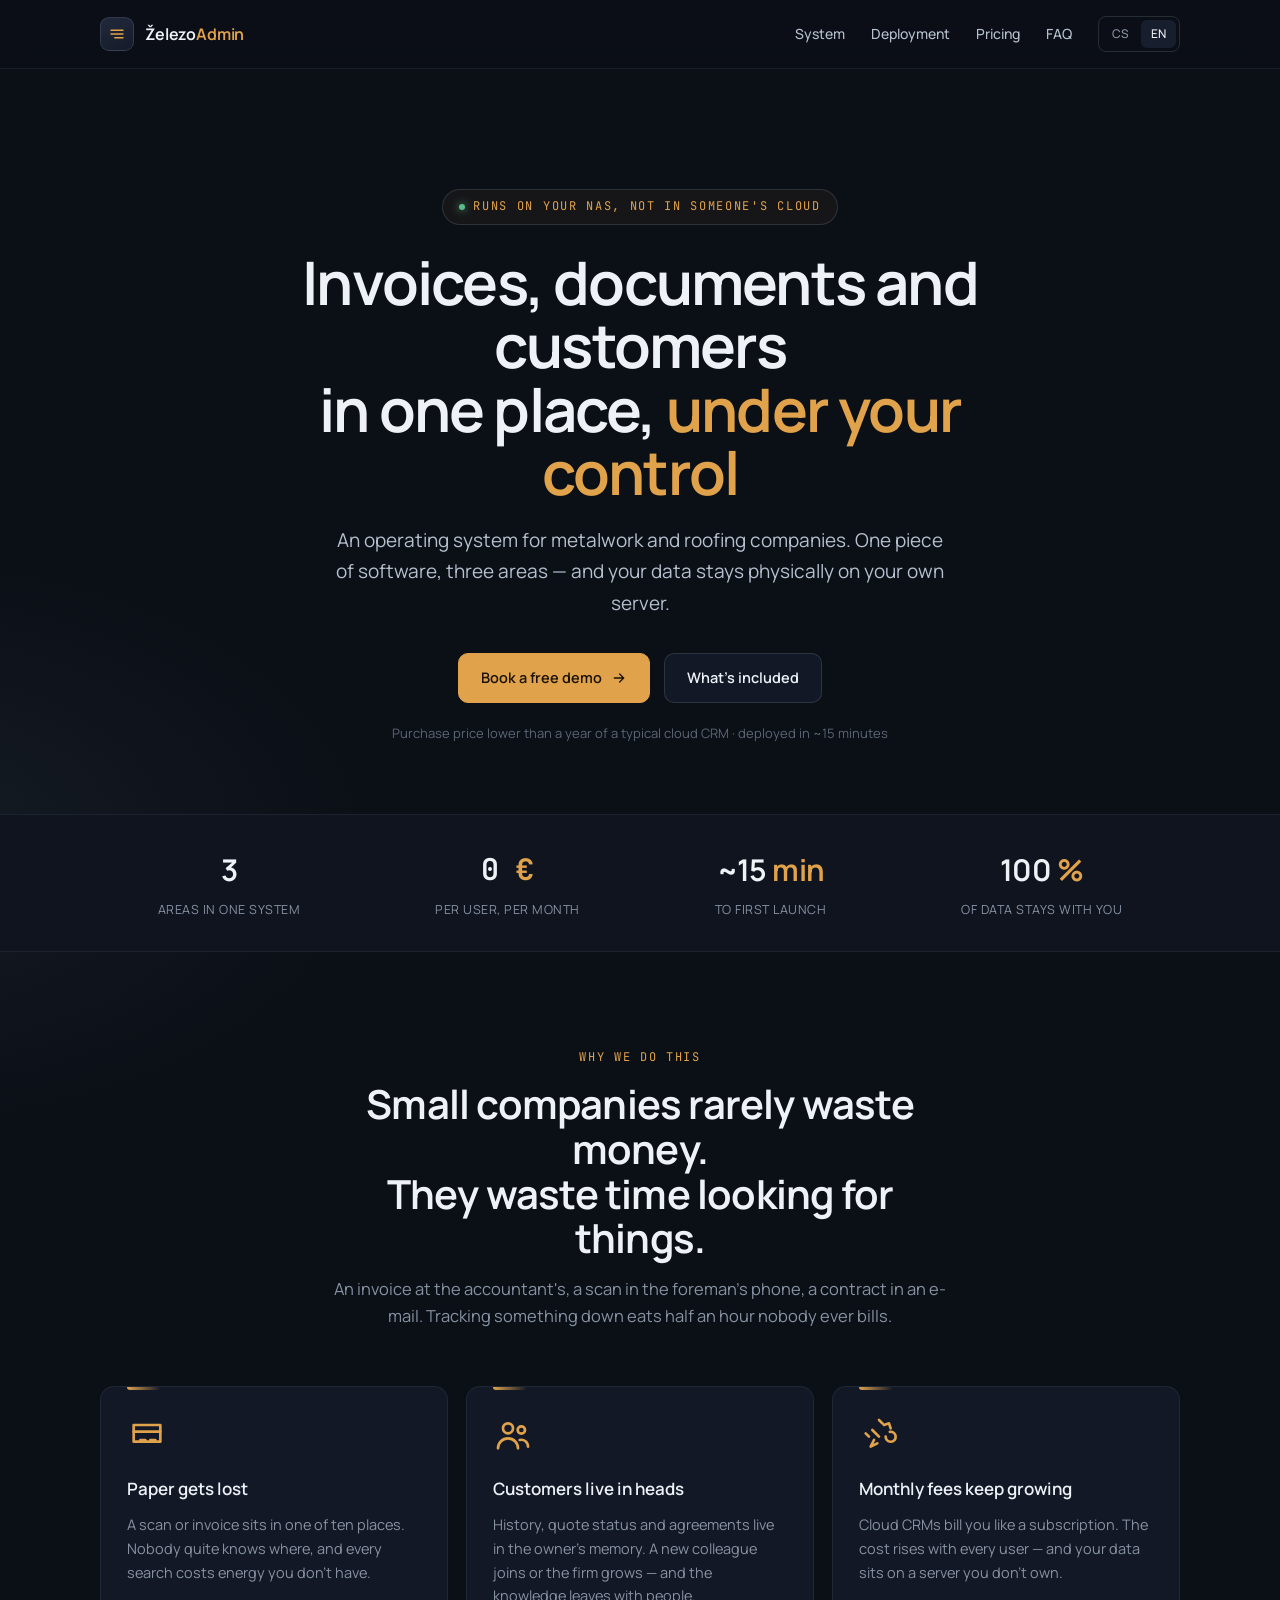
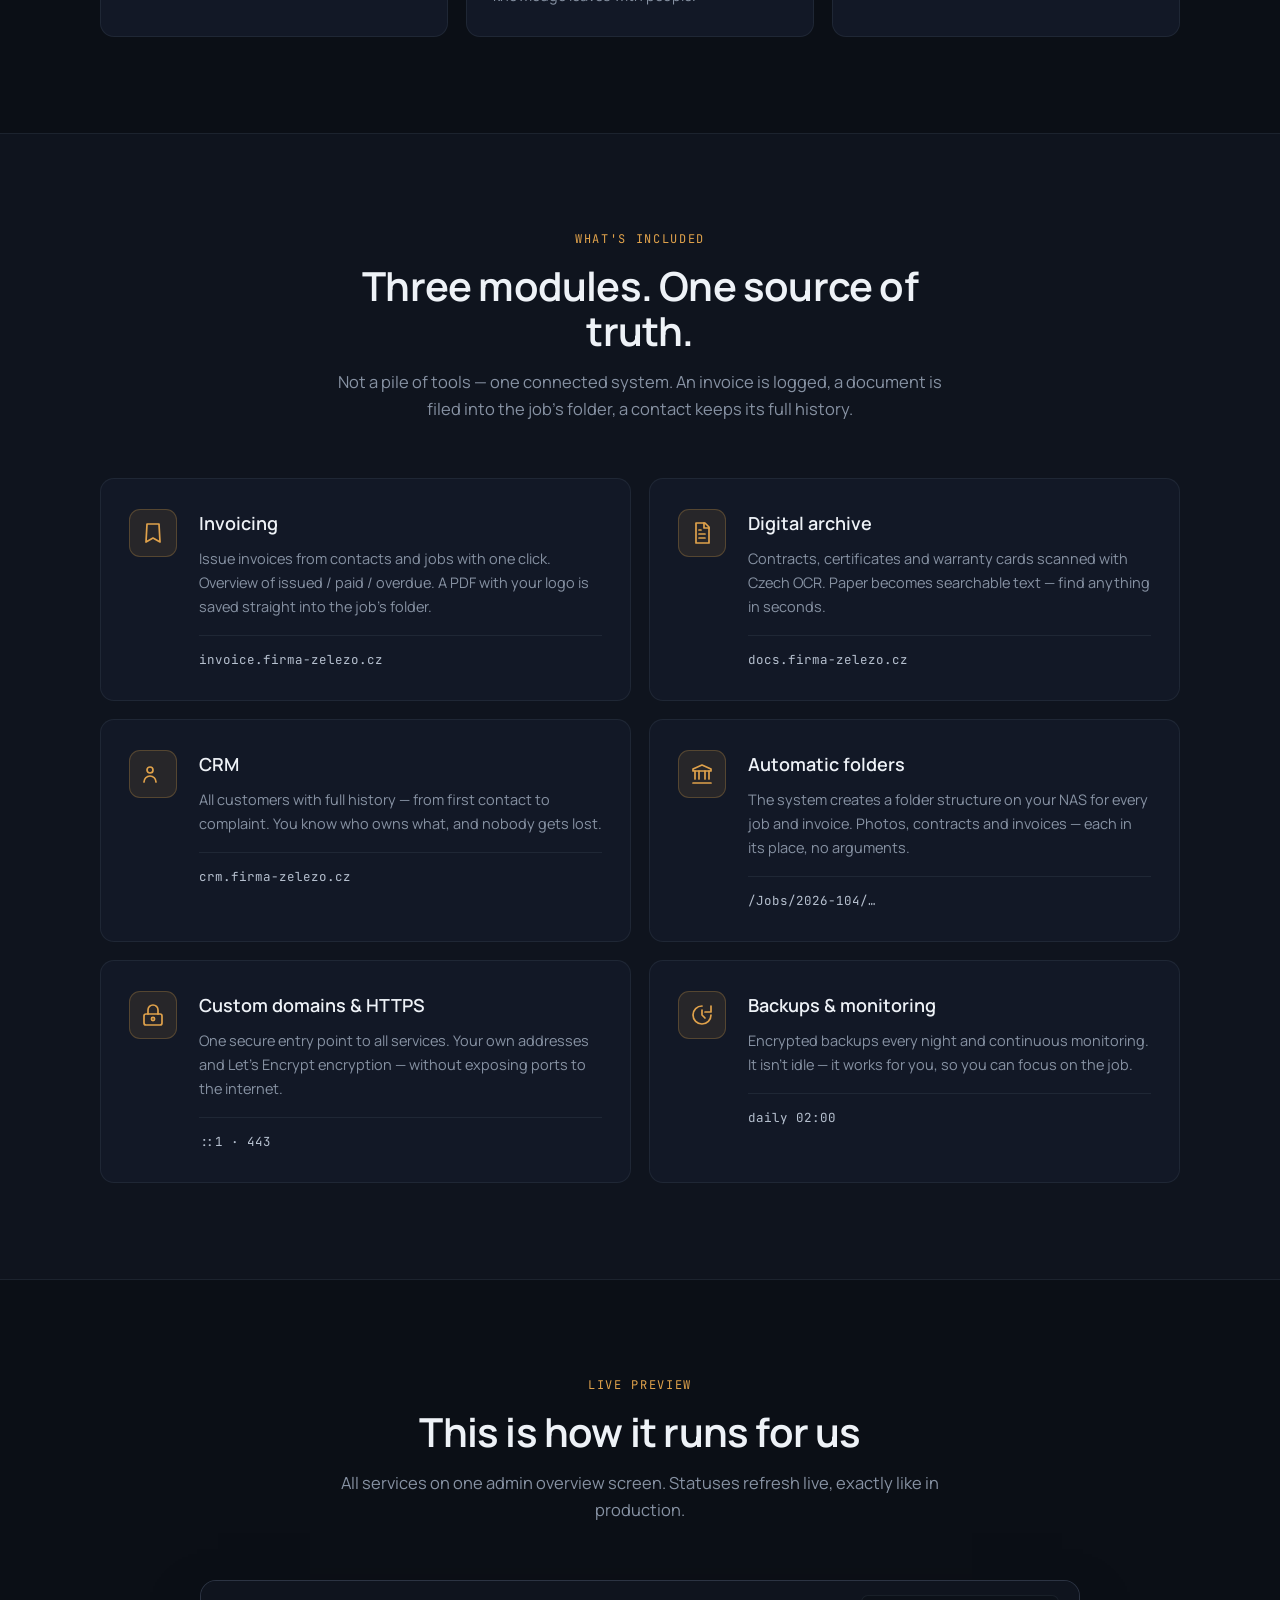
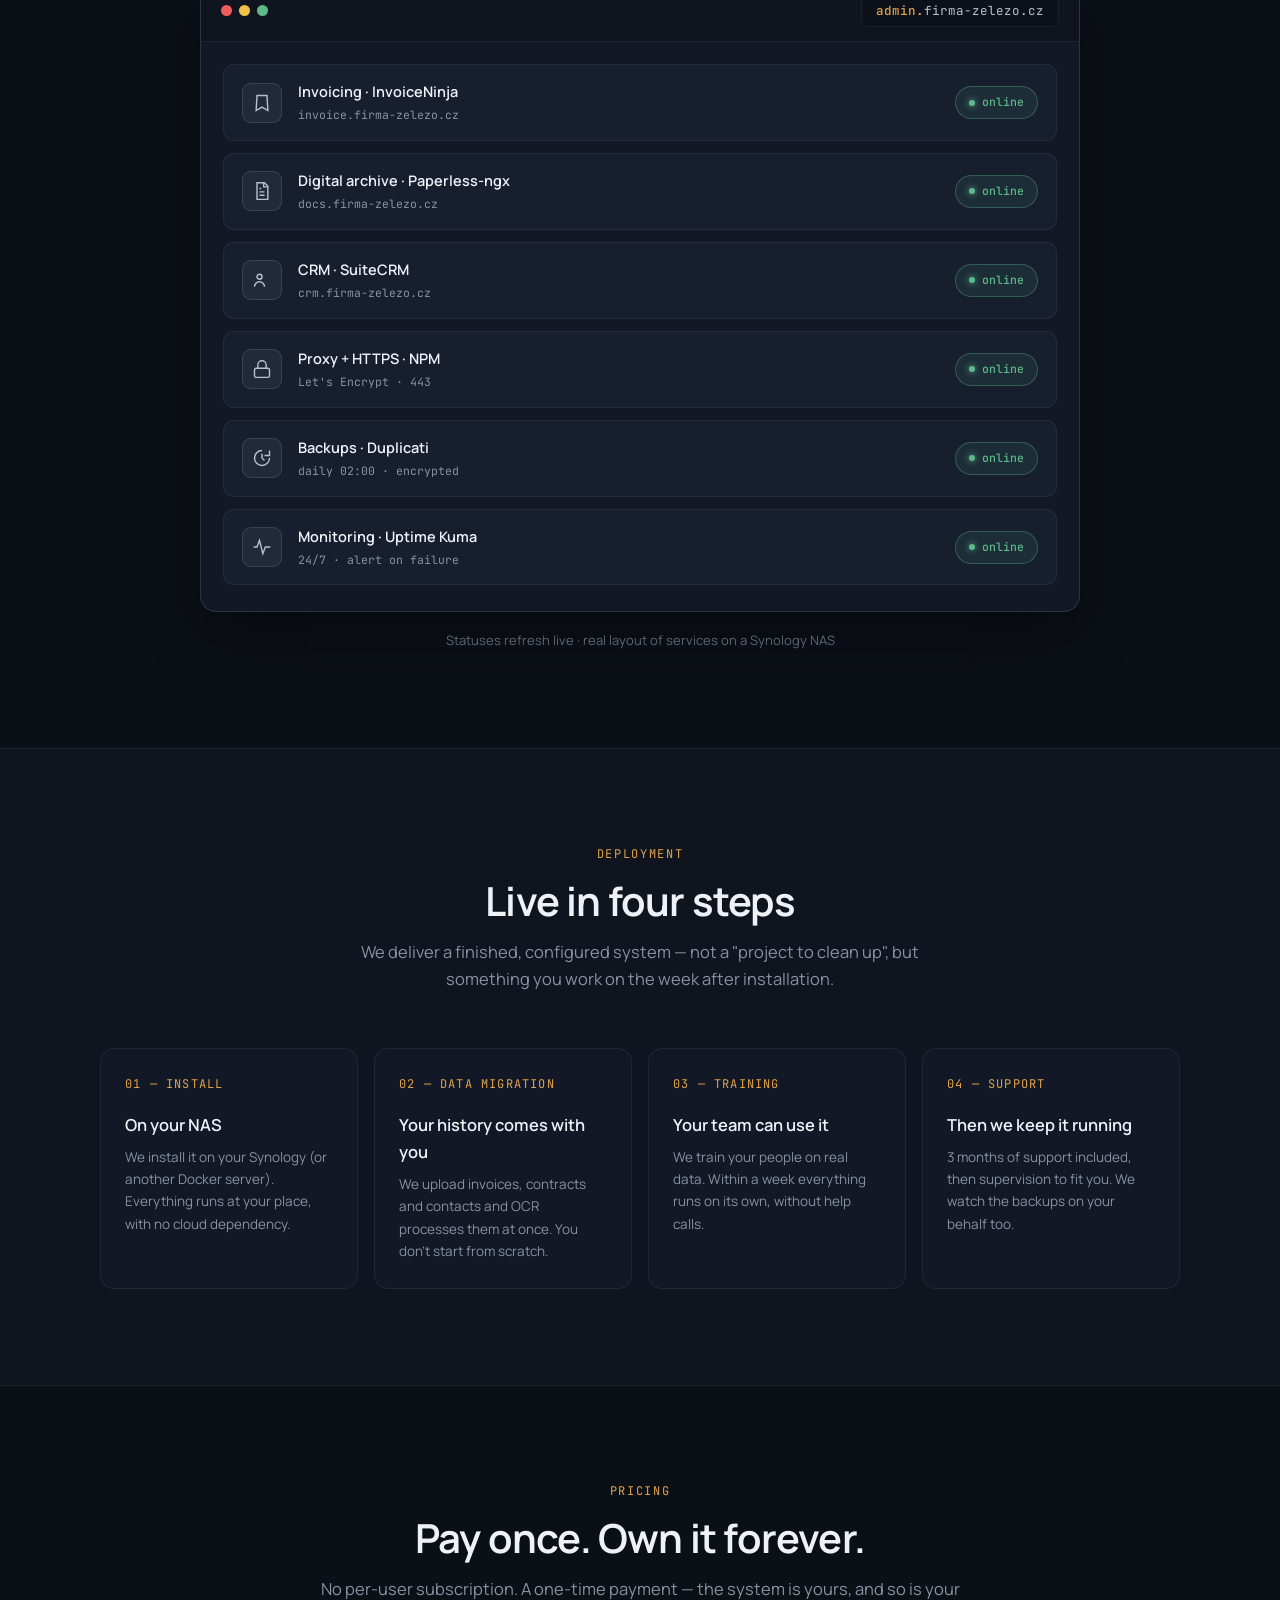
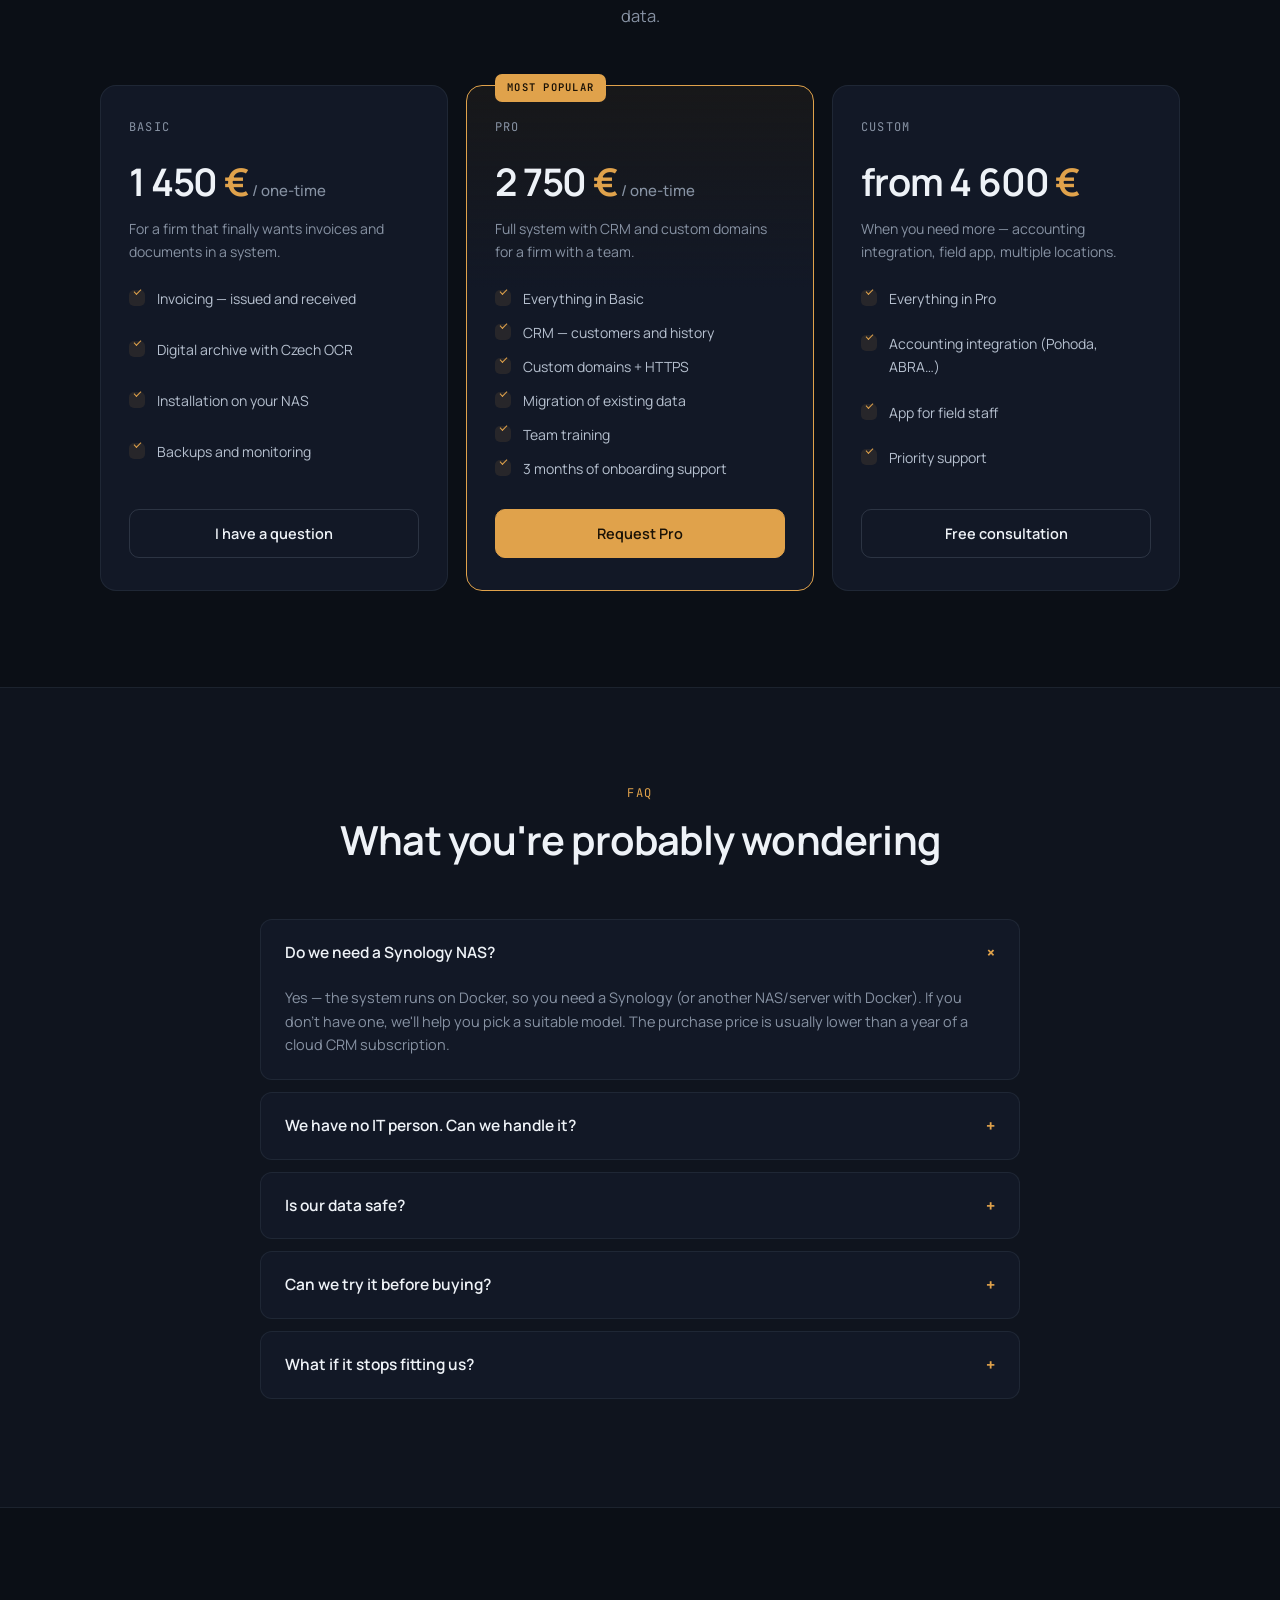
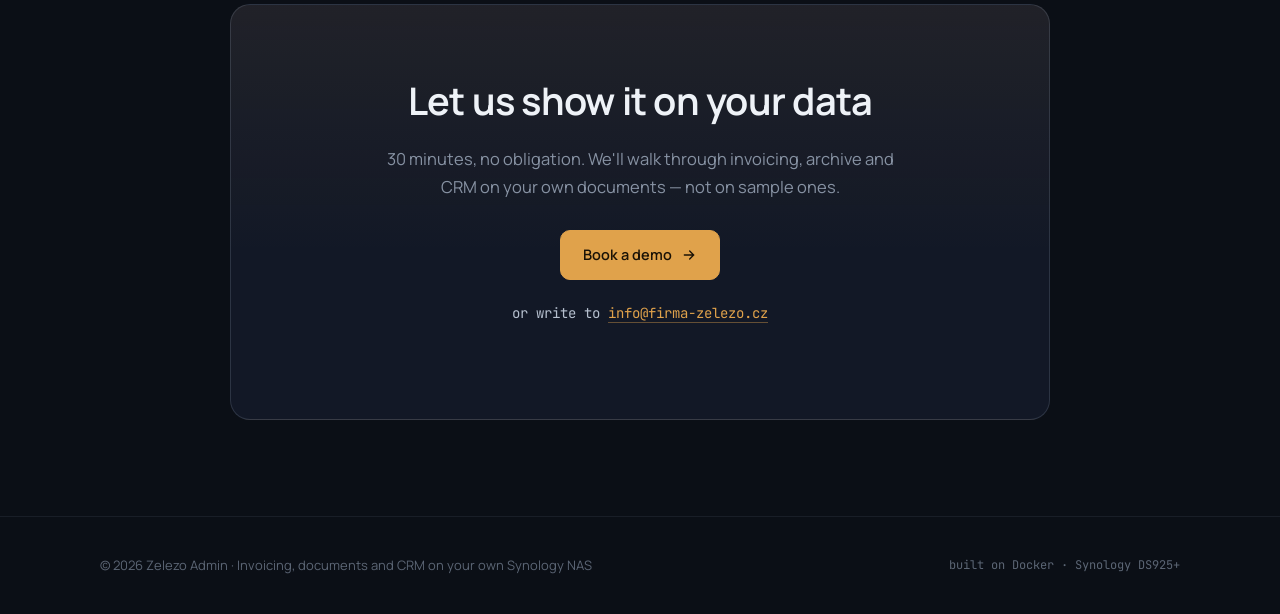
==== commit fc380e7f: "Premium redesign: steel/copper identity, Manrope typography, custom SVG icons, honest product copy (" ====
--- a/en/index.html
+++ b/en/index.html
@@ -3,265 +3,357 @@
 <head>
 <meta charset="UTF-8">
 <meta name="viewport" content="width=device-width, initial-scale=1.0">
-<title>Zelezo Admin — operating system for metalwork & roofing companies</title>
-<meta name="description" content="Invoicing, documents and CRM in one place. Runs on your Synology NAS — no third-party cloud, no monthly fees.">
+<title>Zelezo Admin — operating system for metalwork &amp; roofing companies</title>
+<meta name="description" content="Invoicing, digital archive and CRM in one system running on your own Synology NAS. No third-party cloud, no monthly fees.">
 <link rel="preconnect" href="https://fonts.googleapis.com">
-<link href="https://fonts.googleapis.com/css2?family=Space+Grotesk:wght@400;500;600;700&family=Inter:wght@400;500;600;700&family=JetBrains+Mono:wght@400;500;600&display=swap" rel="stylesheet">
+<link rel="preconnect" href="https://fonts.gstatic.com" crossorigin>
+<link href="https://fonts.googleapis.com/css2?family=Manrope:wght@400;500;600;700&family=JetBrains+Mono:wght@400;500&display=swap" rel="stylesheet">
 <link rel="stylesheet" href="../assets/style.css">
-<link rel="icon" href="data:image/svg+xml,%3Csvg xmlns='http://www.w3.org/2000/svg' viewBox='0 0 24 24'%3E%3Crect width='24' height='24' rx='5' fill='%230a1628'/%3E%3Cpath d='M4 8h10M4 12h10M4 16h6' stroke='%232dd4bf' stroke-width='2' stroke-linecap='round'/%3E%3C/svg%3E">
+<link rel="icon" href="data:image/svg+xml,%3Csvg xmlns='http://www.w3.org/2000/svg' viewBox='0 0 32 32'%3E%3Crect width='32' height='32' rx='8' fill='%23121826'/%3E%3Cpath d='M9 12h14M9 16h14M9 20h8' stroke='%23e0a24b' stroke-width='2.2' stroke-linecap='round'/%3E%3C/svg%3E">
 </head>
 <body>
 
 <header>
   <div class="wrap header-row">
     <a class="brand" href="../index.html">
-      <div class="dot"></div>
-      <div class="brand-name">Zelezo&nbsp;Admin</div>
+      <span class="mark"><svg viewBox="0 0 24 24" fill="none" stroke-width="1.8" stroke-linecap="round"><path d="M4 7h16M4 12h16M9 17h11"/></svg></span>
+      <span class="brand-name">Železo<em>Admin</em></span>
     </a>
-    <div class="nav-links">
-      <a href="#problem">Problem</a>
-      <a href="#features">Features</a>
-      <a href="#preview">Preview</a>
+    <nav class="nav">
+      <a href="#system">System</a>
+      <a href="#deploy">Deployment</a>
       <a href="#pricing">Pricing</a>
       <a href="#faq">FAQ</a>
-      <span class="lang-toggle">
-        <a href="../index.html">Čeština</a>
-        <a class="active" href="index.html">EN</a>
+      <span class="lang">
+        <a href="../index.html">CS</a><a class="active" href="index.html">EN</a>
       </span>
-    </div>
+    </nav>
   </div>
 </header>
 
 
+<!-- ================= HERO ================= -->
 <section class="hero">
   <div class="wrap">
-    <div class="hero-eyebrow">Invoicing · documents · CRM on your NAS</div>
-    <h1>Your business without chaos,<br>data <span>only yours</span>, not in someone&apos;s cloud.</h1>
-    <p>Invoices, contracts, customers and scans in one connected system — running directly on
-       your Synology NAS. No monthly subscriptions, no per-user fees, no third-party servers.</p>
+    <span class="eyebrow"><span class="dot"></span>Runs on your NAS, not in someone&apos;s cloud</span>
+    <h1>
+      <span class="line">Invoices, documents and customers</span>
+      <span class="line">in one place, <span class="accent">under your control</span></span>
+    </h1>
+    <p class="lede">An operating system for metalwork and roofing companies. One piece of software, three areas — and your data stays physically on your own server.</p>
     <div class="hero-ctas">
-      <a href="#contact" class="btn btn-primary">Book a demo →</a>
-      <a href="#preview" class="btn">See it live</a>
-    </div>
-    <div class="hero-note">Deployed on your NAS in ~15 minutes &middot; everything in one place</div>
-  </div>
-</section>
-
-
+      <a class="btn btn-primary" href="#deploy">Book a free demo
+        <svg viewBox="0 0 24 24" fill="none" stroke="currentColor" stroke-width="2" stroke-linecap="round"><path d="M5 12h14M13 6l6 6-6 6"/></svg>
+      </a>
+      <a class="btn btn-ghost" href="#system">What&apos;s included</a>
+    </div>
+    <p class="hero-note">Purchase price lower than a year of a typical cloud CRM · deployed in ~15 minutes</p>
+  </div>
+</section>
+
+
+<!-- ================= STRIPE ================= -->
 <div class="stripe">
-  <div><b>3</b><span>areas in one system</span></div>
-  <div><b>0</b><span>per user, per month</span></div>
-  <div><b>15 min</b><span>to first launch</span></div>
-  <div><b>100%</b><span>data stays with you</span></div>
+  <div class="stat"><b>3</b><span class="lbl">areas in one system</span></div>
+  <div class="stat"><b class="mono">0 <span>€</span></b><span class="lbl">per user, per month</span></div>
+  <div class="stat"><b>~15 <span>min</span></b><span class="lbl">to first launch</span></div>
+  <div class="stat"><b>100 <span>%</span></b><span class="lbl">of data stays with you</span></div>
 </div>
 
 
-<section id="problem">
-  <div class="wrap">
-    <div class="section-eyebrow">The reality of a small metalwork firm</div>
-    <div class="section-title">Invoice in a folder,<br>contract in an e-mail, scan in the phone</div>
-    <div class="section-sub">Sounds familiar — and you&apos;re not alone. This is what we most often hear from metalwork and roofing owners with 3–30 people.</div>
+<!-- ================= PROBLEM ================= -->
+<section>
+  <div class="wrap">
+    <div class="section-head">
+      <div class="kicker">Why we do this</div>
+      <h2>Small companies rarely waste money.<br>They waste time looking for things.</h2>
+      <p>An invoice at the accountant&apos;s, a scan in the foreman&apos;s phone, a contract in an e-mail. Tracking something down eats half an hour nobody ever bills.</p>
+    </div>
     <div class="problem-grid">
-      <div class="problem-card"><b>Documents everywhere</b><p>Invoice at the accountant&apos;s, scan in the foreman&apos;s phone, contract in an e-mail. Finding one takes half an hour.</p></div>
-      <div class="problem-card"><b>Customers in memory</b><p>History, job status and quotes live more in heads than in a system. A new colleague knows nothing.</p></div>
-      <div class="problem-card"><b>Paying for third-party cloud</b><p>Monthly CRM fees grow with users, and your data sits on a server you don&apos;t own.</p></div>
-    </div>
-  </div>
-</section>
-
-
-<section id="features" style="background:var(--panel-2); border-top:1px solid var(--line); border-bottom:1px solid var(--line);">
-  <div class="wrap">
-    <div class="section-eyebrow">What you get</div>
-    <div class="section-title">Three modules, one connected system</div>
-    <div class="section-sub">Everything talks to each other — a received invoice is filed, an issued document is stored with the job, and every customer has a full history.</div>
+      <div class="problem">
+        <div class="ic"><svg viewBox="0 0 24 24" fill="none" stroke-width="1.6" stroke-linecap="round" stroke-linejoin="round"><path d="M4 6h16v10H4z"/><path d="M4 10h16"/><path d="M8 15h3M14 15h3"/></svg></div>
+        <h3>Paper gets lost</h3>
+        <p>A scan or invoice sits in one of ten places. Nobody quite knows where, and every search costs energy you don&apos;t have.</p>
+      </div>
+      <div class="problem">
+        <div class="ic"><svg viewBox="0 0 24 24" fill="none" stroke-width="1.6" stroke-linecap="round" stroke-linejoin="round"><circle cx="9" cy="8" r="3"/><path d="M3 20a6 6 0 0 1 12 0"/><circle cx="17" cy="9" r="2.2"/><path d="M16 15a4 4 0 0 1 5 4"/></svg></div>
+        <h3>Customers live in heads</h3>
+        <p>History, quote status and agreements live in the owner&apos;s memory. A new colleague joins or the firm grows — and the knowledge leaves with people.</p>
+      </div>
+      <div class="problem">
+        <div class="ic"><svg viewBox="0 0 24 24" fill="none" stroke-width="1.6" stroke-linecap="round" stroke-linejoin="round"><path d="M12 3l2.2 2.2M8 9l4 4M6 13L4 11M15 6l3-1 1 3M9 15l-2 4 4-2M16 13a3 3 0 1 0 2.5-2.9"/></svg></div>
+        <h3>Monthly fees keep growing</h3>
+        <p>Cloud CRMs bill you like a subscription. The cost rises with every user — and your data sits on a server you don&apos;t own.</p>
+      </div>
+    </div>
+  </div>
+</section>
+
+
+<!-- ================= SYSTEM / FEATURES ================= -->
+<section id="system" style="background:var(--ink-2); border-top:1px solid var(--line); border-bottom:1px solid var(--line);">
+  <div class="wrap">
+    <div class="section-head">
+      <div class="kicker">What&apos;s included</div>
+      <h2>Three modules. One source of truth.</h2>
+      <p>Not a pile of tools — one connected system. An invoice is logged, a document is filed into the job&apos;s folder, a contact keeps its full history.</p>
+    </div>
     <div class="feature-grid">
-      <div class="feature"><div class="feature-num">01</div><div><b>Invoicing</b><p>Issue and receive invoices with one click. Overview of issued / paid / overdue, PDF with your logo saved straight to the folder.</p></div></div>
-      <div class="feature"><div class="feature-num">02</div><div><b>Digital archive</b><p>A scan of a contract, certificate or warranty card — CZ OCR turns paper into searchable text. Find anything in seconds.</p></div></div>
-      <div class="feature"><div class="feature-num">03</div><div><b>CRM</b><p>All customers with full history — from enquiry to complaint. Nobody gets lost and everyone knows who owns what.</p></div></div>
-      <div class="feature"><div class="feature-num">04</div><div><b>Automatic folders</b><p>Every job and invoice gets its own folder structure on your NAS — nothing gets mixed up and everything is in place.</p></div></div>
-      <div class="feature"><div class="feature-num">05</div><div><b>Custom domains + HTTPS</b><p>One secure entry point to all services through a proxy with Let&apos;s Encrypt. Invoices, documents and CRM on your own addresses.</p></div></div>
-      <div class="feature"><div class="feature-num">06</div><div><b>Backups &amp; monitoring</b><p>Automatic encrypted backups every night and 24/7 monitoring that everything keeps running.</p></div></div>
-    </div>
-  </div>
-</section>
-
-
-<section id="preview">
-  <div class="wrap">
-    <div class="section-eyebrow">Live preview</div>
-    <div class="section-title">This is how it runs for us</div>
-    <div class="section-sub">The administrator dashboard — all services in one place. Statuses refresh live, exactly like in production.</div>
-    <div class="titleblock preview-shell">
-      <div class="tb-corner tl"></div><div class="tb-corner tr"></div><div class="tb-corner bl"></div><div class="tb-corner br"></div>
-      <div class="dash-bar">
+      <div class="feature">
+        <div class="ic"><svg viewBox="0 0 24 24" fill="none" stroke-width="1.7" stroke-linecap="round" stroke-linejoin="round"><path d="M6 3h12l1 18-7-4-7 4z"/></svg></div>
+        <div>
+          <h3>Invoicing</h3>
+          <p>Issue invoices from contacts and jobs with one click. Overview of issued / paid / overdue. A PDF with your logo is saved straight into the job&apos;s folder.</p>
+          <div class="detail">invoice.firma-zelezo.cz</div>
+        </div>
+      </div>
+      <div class="feature">
+        <div class="ic"><svg viewBox="0 0 24 24" fill="none" stroke-width="1.7" stroke-linecap="round" stroke-linejoin="round"><path d="M6 2h9l4 4v16H6z"/><path d="M14 2v5h5"/><path d="M9 13h6M9 17h6M9 9h2"/></svg></div>
+        <div>
+          <h3>Digital archive</h3>
+          <p>Contracts, certificates and warranty cards scanned with Czech OCR. Paper becomes searchable text — find anything in seconds.</p>
+          <div class="detail">docs.firma-zelezo.cz</div>
+        </div>
+      </div>
+      <div class="feature">
+        <div class="ic"><svg viewBox="0 0 24 24" fill="none" stroke-width="1.7" stroke-linecap="round" stroke-linejoin="round"><circle cx="9" cy="8" r="3"/><path d="M3 20a6 6 0 0 1 12 0"/></svg></div>
+        <div>
+          <h3>CRM</h3>
+          <p>All customers with full history — from first contact to complaint. You know who owns what, and nobody gets lost.</p>
+          <div class="detail">crm.firma-zelezo.cz</div>
+        </div>
+      </div>
+      <div class="feature">
+        <div class="ic"><svg viewBox="0 0 24 24" fill="none" stroke-width="1.7" stroke-linecap="round" stroke-linejoin="round"><path d="M3 7l9-4 9 4v2H3z"/><path d="M5 9v8M9 9v8M15 9v8M19 9v8"/><path d="M3 21h18"/></svg></div>
+        <div>
+          <h3>Automatic folders</h3>
+          <p>The system creates a folder structure on your NAS for every job and invoice. Photos, contracts and invoices — each in its place, no arguments.</p>
+          <div class="detail">/Jobs/2026-104/…</div>
+        </div>
+      </div>
+      <div class="feature">
+        <div class="ic"><svg viewBox="0 0 24 24" fill="none" stroke-width="1.7" stroke-linecap="round" stroke-linejoin="round"><rect x="3" y="11" width="18" height="11" rx="2"/><path d="M7 11V7a5 5 0 0 1 10 0v4"/><circle cx="12" cy="16" r="1.6"/></svg></div>
+        <div>
+          <h3>Custom domains &amp; HTTPS</h3>
+          <p>One secure entry point to all services. Your own addresses and Let&apos;s Encrypt encryption — without exposing ports to the internet.</p>
+          <div class="detail">::1 · 443</div>
+        </div>
+      </div>
+      <div class="feature">
+        <div class="ic"><svg viewBox="0 0 24 24" fill="none" stroke-width="1.7" stroke-linecap="round" stroke-linejoin="round"><path d="M21 12a9 9 0 1 1-9-9"/><path d="M21 3v6h-6"/><path d="M12 7v5l3 3"/></svg></div>
+        <div>
+          <h3>Backups &amp; monitoring</h3>
+          <p>Encrypted backups every night and continuous monitoring. It isn&apos;t idle — it works for you, so you can focus on the job.</p>
+          <div class="detail">daily 02:00</div>
+        </div>
+      </div>
+    </div>
+  </div>
+</section>
+
+
+<!-- ================= LIVE PREVIEW ================= -->
+<section>
+  <div class="wrap">
+    <div class="section-head">
+      <div class="kicker">Live preview</div>
+      <h2>This is how it runs for us</h2>
+      <p>All services on one admin overview screen. Statuses refresh live, exactly like in production.</p>
+    </div>
+    <div class="preview-frame">
+      <div class="preview-bar">
         <div class="traffic"><span class="t-red"></span><span class="t-yellow"></span><span class="t-green"></span></div>
-        <span class="dash-url">https://admin.firma-zelezo.cz</span>
-      </div>
-      <div class="dash-grid">
-
-        <div class="status-row">
-          <div class="status-left">
-            <span class="status-icon" style="background:var(--orange)">💰</span>
-            <div>
-              <div class="status-name">Invoicing · InvoiceNinja</div>
-              <div class="status-url">fakturace.firma-zelezo.cz</div>
-            </div>
-          </div>
-          <span class="status-pill" data-service="invoice" data-up="online" data-checking="test">online</span>
-        </div>
-
-        <div class="status-row">
-          <div class="status-left">
-            <span class="status-icon" style="background:var(--teal)">📄</span>
-            <div>
-              <div class="status-name">Digital archive · Paperless</div>
-              <div class="status-url">dokumenty.firma-zelezo.cz</div>
-            </div>
-          </div>
-          <span class="status-pill" data-service="paperless" data-up="online" data-checking="test">online</span>
-        </div>
-
-        <div class="status-row">
-          <div class="status-left">
-            <span class="status-icon" style="background:var(--violet)">🤝</span>
-            <div>
-              <div class="status-name">CRM · SuiteCRM</div>
-              <div class="status-url">crm.firma-zelezo.cz</div>
-            </div>
-          </div>
-          <span class="status-pill" data-service="crm" data-up="online" data-checking="test">online</span>
-        </div>
-
-        <div class="status-row">
-          <div class="status-left">
-            <span class="status-icon" style="background:var(--yellow)">🛡️</span>
-            <div>
-              <div class="status-name">Proxy + HTTPS · NPM</div>
-              <div class="status-url">Let&apos;s Encrypt</div>
-            </div>
-          </div>
-          <span class="status-pill" data-service="npm" data-up="online" data-checking="test">online</span>
-        </div>
-
-        <div class="status-row">
-          <div class="status-left">
-            <span class="status-icon" style="background:var(--red)">💾</span>
-            <div>
-              <div class="status-name">Backups · Duplicati</div>
-              <div class="status-url">daily 02:00 · encrypted</div>
-            </div>
-          </div>
-          <span class="status-pill" data-service="duplicati" data-up="online" data-checking="test">online</span>
-        </div>
-
-        <div class="status-row">
-          <div class="status-left">
-            <span class="status-icon" style="background:var(--teal)">📈</span>
-            <div>
-              <div class="status-name">Monitoring · Uptime Kuma</div>
-              <div class="status-url">24/7 · alert on failure</div>
-            </div>
-          </div>
-          <span class="status-pill" data-service="uptime" data-up="online" data-checking="test">online</span>
-        </div>
-
-      </div>
-      <div class="preview-caption">statuses refresh live</div>
-    </div>
-  </div>
-</section>
-
-
-<section id="how" style="background:var(--panel-2); border-top:1px solid var(--line); border-bottom:1px solid var(--line);">
-  <div class="wrap">
-    <div class="section-eyebrow">Deployment</div>
-    <div class="section-title">Three steps to go live</div>
-    <div class="how-steps">
-      <div class="how-step"><div class="how-num">1</div><b>Install on your NAS</b><p>One command in Synology Container Manager. The system runs fully at your place — no third-party cloud.</p></div>
-      <div class="how-step"><div class="how-num">2</div><b>Connect your data</b><p>Upload invoices, contracts and contacts. OCR processes them at once, CRM organises your customers.</p></div>
-      <div class="how-step"><div class="how-num">3</div><b>Your own addresses</b><p>Set up domains and HTTPS (or LAN access only). You and your team log in and go.</p></div>
-    </div>
-  </div>
-</section>
-
-
+        <span class="preview-url"><b>admin.</b>firma-zelezo.cz</span>
+      </div>
+      <div class="preview-body">
+
+        <div class="service">
+          <div class="ic"><svg viewBox="0 0 24 24" fill="none" stroke-width="1.7"><path d="M6 3h12l1 18-7-4-7 4z"/></svg></div>
+          <div class="meta"><div class="name">Invoicing · InvoiceNinja</div><div class="sub">invoice.firma-zelezo.cz</div></div>
+          <span class="pill" data-service="invoice" data-up="online" data-checking="check">online</span>
+        </div>
+
+        <div class="service">
+          <div class="ic"><svg viewBox="0 0 24 24" fill="none" stroke-width="1.7"><path d="M6 2h9l4 4v16H6z"/><path d="M14 2v5h5"/><path d="M9 13h6M9 17h6M9 9h2"/></svg></div>
+          <div class="meta"><div class="name">Digital archive · Paperless-ngx</div><div class="sub">docs.firma-zelezo.cz</div></div>
+          <span class="pill" data-service="paperless" data-up="online" data-checking="check">online</span>
+        </div>
+
+        <div class="service">
+          <div class="ic"><svg viewBox="0 0 24 24" fill="none" stroke-width="1.7"><circle cx="9" cy="8" r="3"/><path d="M3 20a6 6 0 0 1 12 0"/></svg></div>
+          <div class="meta"><div class="name">CRM · SuiteCRM</div><div class="sub">crm.firma-zelezo.cz</div></div>
+          <span class="pill" data-service="crm" data-up="online" data-checking="check">online</span>
+        </div>
+
+        <div class="service">
+          <div class="ic"><svg viewBox="0 0 24 24" fill="none" stroke-width="1.7"><rect x="3" y="11" width="18" height="11" rx="2"/><path d="M7 11V7a5 5 0 0 1 10 0v4"/></svg></div>
+          <div class="meta"><div class="name">Proxy + HTTPS · NPM</div><div class="sub">Let&apos;s Encrypt · 443</div></div>
+          <span class="pill" data-service="npm" data-up="online" data-checking="check">online</span>
+        </div>
+
+        <div class="service">
+          <div class="ic"><svg viewBox="0 0 24 24" fill="none" stroke-width="1.7"><path d="M21 12a9 9 0 1 1-9-9"/><path d="M21 3v6h-6"/><path d="M12 7v5l3 3"/></svg></div>
+          <div class="meta"><div class="name">Backups · Duplicati</div><div class="sub">daily 02:00 · encrypted</div></div>
+          <span class="pill" data-service="duplicati" data-up="online" data-checking="check">online</span>
+        </div>
+
+        <div class="service">
+          <div class="ic"><svg viewBox="0 0 24 24" fill="none" stroke-width="1.7"><path d="M2 12h4l3-8 4 16 3-8h6"/></svg></div>
+          <div class="meta"><div class="name">Monitoring · Uptime Kuma</div><div class="sub">24/7 · alert on failure</div></div>
+          <span class="pill" data-service="uptime" data-up="online" data-checking="check">online</span>
+        </div>
+
+      </div>
+    </div>
+    <p class="preview-note">Statuses refresh live · real layout of services on a Synology NAS</p>
+  </div>
+</section>
+
+
+<!-- ================= DEPLOYMENT ================= -->
+<section id="deploy" style="background:var(--ink-2); border-top:1px solid var(--line); border-bottom:1px solid var(--line);">
+  <div class="wrap">
+    <div class="section-head">
+      <div class="kicker">Deployment</div>
+      <h2>Live in four steps</h2>
+      <p>We deliver a finished, configured system — not a "project to clean up", but something you work on the week after installation.</p>
+    </div>
+    <div class="flow">
+      <div class="flow-step">
+        <div class="num">01 — INSTALL</div>
+        <h3>On your NAS</h3>
+        <p>We install it on your Synology (or another Docker server). Everything runs at your place, with no cloud dependency.</p>
+      </div>
+      <div class="flow-step">
+        <div class="num">02 — DATA MIGRATION</div>
+        <h3>Your history comes with you</h3>
+        <p>We upload invoices, contracts and contacts and OCR processes them at once. You don&apos;t start from scratch.</p>
+      </div>
+      <div class="flow-step">
+        <div class="num">03 — TRAINING</div>
+        <h3>Your team can use it</h3>
+        <p>We train your people on real data. Within a week everything runs on its own, without help calls.</p>
+      </div>
+      <div class="flow-step">
+        <div class="num">04 — SUPPORT</div>
+        <h3>Then we keep it running</h3>
+        <p>3 months of support included, then supervision to fit you. We watch the backups on your behalf too.</p>
+      </div>
+    </div>
+  </div>
+</section>
+
+
+<!-- ================= PRICING ================= -->
 <section id="pricing">
   <div class="wrap">
-    <div class="section-eyebrow">A model that makes sense</div>
-    <div class="section-title">Pay once, own it forever</div>
-    <div class="section-sub">No monthly per-user fees — the system runs on your hardware and you have full control over the data.</div>
-    <div class="pricing-grid">
-      <div class="price-card">
-        <div class="price-tier">Basic</div>
-        <div class="price-amt">1&nbsp;450&nbsp;€<small>/one-time</small></div>
-        <div class="price-desc">For a firm that wants invoices and documents finally in a system.</div>
-        <ul class="price-list">
-          <li>Invoicing (issued + received)</li>
-          <li>Digital archive + CZ OCR</li>
-          <li>Installation on your Synology NAS</li>
-          <li>Backups and monitoring included</li>
+    <div class="section-head">
+      <div class="kicker">Pricing</div>
+      <h2>Pay once. Own it forever.</h2>
+      <p>No per-user subscription. A one-time payment — the system is yours, and so is your data.</p>
+    </div>
+    <div class="pricing">
+      <div class="price">
+        <div class="tier">Basic</div>
+        <div class="amount">1&nbsp;450 <span>€</span><small>&nbsp;/ one-time</small></div>
+        <p class="desc">For a firm that finally wants invoices and documents in a system.</p>
+        <ul>
+          <li>Invoicing — issued and received</li>
+          <li>Digital archive with Czech OCR</li>
+          <li>Installation on your NAS</li>
+          <li>Backups and monitoring</li>
         </ul>
-        <a href="#contact" class="btn">Request</a>
-      </div>
-      <div class="price-card featured">
-        <div class="price-badge">Most popular</div>
-        <div class="price-tier">Pro</div>
-        <div class="price-amt">2&nbsp;750&nbsp;€<small>/one-time</small></div>
-        <div class="price-desc">Full system with CRM and custom domains for firms with a team.</div>
-        <ul class="price-list">
+        <a class="btn" href="#faq">I have a question</a>
+      </div>
+
+      <div class="price featured">
+        <div class="badge">Most popular</div>
+        <div class="tier">Pro</div>
+        <div class="amount">2&nbsp;750 <span>€</span><small>&nbsp;/ one-time</small></div>
+        <p class="desc">Full system with CRM and custom domains for a firm with a team.</p>
+        <ul>
           <li>Everything in Basic</li>
           <li>CRM — customers and history</li>
-          <li>Custom domains + HTTPS (Let&apos;s Encrypt)</li>
+          <li>Custom domains + HTTPS</li>
+          <li>Migration of existing data</li>
+          <li>Team training</li>
           <li>3 months of onboarding support</li>
-          <li>Team training</li>
         </ul>
-        <a href="#contact" class="btn btn-primary">Request</a>
-      </div>
-      <div class="price-card">
-        <div class="price-tier">Custom</div>
-        <div class="price-amt">4&nbsp;600&nbsp;€+<small>/one-time</small></div>
-        <div class="price-desc">Accounting integration, field app, multiple locations.</div>
-        <ul class="price-list">
+        <a class="btn btn-primary" href="mailto:info@firma-zelezo.cz?subject=Zelezo%20Admin%20Pro">Request Pro</a>
+      </div>
+
+      <div class="price">
+        <div class="tier">Custom</div>
+        <div class="amount">from&nbsp;4&nbsp;600 <span>€</span></div>
+        <p class="desc">When you need more — accounting integration, field app, multiple locations.</p>
+        <ul>
           <li>Everything in Pro</li>
           <li>Accounting integration (Pohoda, ABRA…)</li>
-          <li>Mobile app for field staff</li>
+          <li>App for field staff</li>
           <li>Priority support</li>
         </ul>
-        <a href="#contact" class="btn">Free consultation</a>
-      </div>
-    </div>
-  </div>
-</section>
-
-
-<section id="faq" style="background:var(--panel-2); border-top:1px solid var(--line); border-bottom:1px solid var(--line);">
-  <div class="wrap">
-    <div class="section-eyebrow">Questions</div>
-    <div class="section-title" style="margin-bottom:40px;">Frequently asked</div>
+        <a class="btn" href="mailto:info@firma-zelezo.cz?subject=Zelezo%20Admin%20custom">Free consultation</a>
+      </div>
+    </div>
+  </div>
+</section>
+
+
+<!-- ================= FAQ ================= -->
+<section id="faq" style="background:var(--ink-2); border-top:1px solid var(--line); border-bottom:1px solid var(--line);">
+  <div class="wrap">
+    <div class="section-head">
+      <div class="kicker">FAQ</div>
+      <h2>What you&apos;re probably wondering</h2>
+    </div>
     <div class="faq">
-      <div class="faq-item"><b>Do we need a Synology NAS?</b><p>Yes, the system runs via Docker on Synology (or another NAS/server with Docker support). If you don&apos;t have one, we&apos;ll help you choose — the purchase price is far lower than a year of a typical cloud CRM subscription.</p></div>
-      <div class="faq-item"><b>What if we have no IT person?</b><p>Installation is a single guided script — even the owner can handle it. The Pro bundle includes 3 months of onboarding support.</p></div>
-      <div class="faq-item"><b>Is our data safe?</b><p>The data stays physically on your NAS. Nothing is copied to a third-party cloud. Connections are encrypted with HTTPS and backups are encrypted and automatic.</p></div>
-      <div class="faq-item"><b>Can we try it first?</b><p>Yes — we&apos;re happy to show a live demo on your data before you order, even with your real documents.</p></div>
-    </div>
-  </div>
-</section>
-
-
-<section id="contact">
-  <div class="wrap">
-    <div class="cta-final">
-      <h2>Let us show it to you live</h2>
-      <p>30 minutes, no obligation. You&apos;ll see the whole system — invoicing, archive and CRM — on your own documents.</p>
-      <a href="mailto:info@firma-zelezo.cz?subject=Zelezo%20Admin%20demo" class="btn btn-primary">Write to info@firma-zelezo.cz →</a>
+      <details open>
+        <summary>Do we need a Synology NAS? <span class="sig">+</span></summary>
+        <div class="body">Yes — the system runs on Docker, so you need a Synology (or another NAS/server with Docker). If you don&apos;t have one, we&apos;ll help you pick a suitable model. The purchase price is usually lower than a year of a cloud CRM subscription.</div>
+      </details>
+      <details>
+        <summary>We have no IT person. Can we handle it? <span class="sig">+</span></summary>
+        <div class="body">You don&apos;t have to. We do the installation and configuration, migrate the data and train the team. The Pro bundle includes 3 months of support — in practice you contact us only a few times.</div>
+      </details>
+      <details>
+        <summary>Is our data safe? <span class="sig">+</span></summary>
+        <div class="body">The data physically stays on your NAS, not in a third-party cloud. Communication is encrypted with HTTPS and backups are encrypted and automatic. If you prefer, no remote access from the internet is enabled at all.</div>
+      </details>
+      <details>
+        <summary>Can we try it before buying? <span class="sig">+</span></summary>
+        <div class="body">Yes — we show a live demo on your own documents, before you order. You&apos;ll see invoicing, archive and CRM on real data.</div>
+      </details>
+      <details>
+        <summary>What if it stops fitting us? <span class="sig">+</span></summary>
+        <div class="body">The software is yours — no locked programs or closed licences. An export of your data is always yours; if you ever want to leave, you leave with your data. We never hold it "hostage".</div>
+      </details>
+    </div>
+  </div>
+</section>
+
+
+<!-- ================= CTA ================= -->
+<section>
+  <div class="wrap">
+    <div class="cta">
+      <h2>Let us show it on your data</h2>
+      <p>30 minutes, no obligation. We&apos;ll walk through invoicing, archive and CRM on your own documents — not on sample ones.</p>
+      <div class="row">
+        <a class="btn btn-primary" href="mailto:info@firma-zelezo.cz?subject=Zelezo%20Admin%20demo">Book a demo
+          <svg viewBox="0 0 24 24" fill="none" stroke="currentColor" stroke-width="2" stroke-linecap="round"><path d="M5 12h14M13 6l6 6-6 6"/></svg>
+        </a>
+      </div>
+      <p class="contact">or write to <a href="mailto:info@firma-zelezo.cz">info@firma-zelezo.cz</a></p>
     </div>
   </div>
 </section>
 
 
 <footer>
-  <div class="wrap">Zelezo Admin — invoicing, documents and CRM. Runs on your own Synology NAS.</div>
+  <div class="wrap footer-row">
+    <span class="legal">© 2026 Zelezo Admin · Invoicing, documents and CRM on your own Synology NAS</span>
+    <span class="tag">built on Docker · Synology DS925+</span>
+  </div>
 </footer>
 
 <script src="../assets/app.js"></script>
--- a/assets/style.css
+++ b/assets/style.css
@@ -1,149 +1,311 @@
+/* ============================================================
+   Železo Admin
+   Ikona: ocel + teplý akcent. Tmavý, řemeslně vyvážený vzhled.
+   Typ: Manrope (sans) + JetBrains Mono (jen technické detaily).
+   ============================================================ */
+
 :root{
-  --bg:#0a1628; --bg-deep:#060e1c; --panel:#101f38; --panel-2:#142845;
-  --line:rgba(148,197,214,0.14); --line-strong:rgba(148,197,214,0.28);
-  --text:#e8eef5; --muted:#7c93b3; --muted-2:#56698a;
-  --teal:#2dd4bf; --teal-dim:rgba(45,212,191,0.15);
-  --orange:#ff7a45; --orange-dim:rgba(255,122,69,0.15);
-  --red:#ff5470; --yellow:#ffc857; --violet:#a78bfa;
-}
-
-*{box-sizing:border-box; margin:0; padding:0;}
+  --ink:      #0b0f16;   /* pozadí stránky */
+  --ink-2:    #0f141e;   /* o něco světlejší pásy/sloupce */
+  --panel:    #121826;   /* karty */
+  --panel-2:  #171e2e;   /* karta hover / hlubší vrstva */
+  --line:     rgba(148,163,184,0.10);
+  --line-2:   rgba(148,163,184,0.20);
+
+  --text:     #eef2f7;   /* primární text */
+  --text-2:   #b6c0cf;   /* sekundární */
+  --muted:    #8792a3;   /* potlačený */
+  --faint:    #5c6675;   /* nejslabší */
+
+  --steel:    #7f9bb0;   /* ocelový doplněk */
+  --accent:   #e0a24b;   /* med/teplý — hlavní akcent */
+  --accent-dim: rgba(224,162,75,0.10);
+  --ok:       #5cb98a;   /* zelený "online" */
+
+  --font-sans: 'Manrope', system-ui, -apple-system, sans-serif;
+  --font-mono: 'JetBrains Mono', ui-monospace, monospace;
+
+  --rad:      14px;
+  --shadow:   0 24px 60px -18px rgba(0,0,0,0.55);
+}
+
+*{ box-sizing:border-box; margin:0; padding:0; }
 html{ scroll-behavior:smooth; }
+
 body{
   background:
-    linear-gradient(rgba(94,234,212,0.05) 1px, transparent 1px) 0 0/40px 40px,
-    linear-gradient(90deg, rgba(94,234,212,0.05) 1px, transparent 1px) 0 0/40px 40px,
-    var(--bg);
-  color:var(--text); font-family:'Inter',sans-serif; line-height:1.5; -webkit-font-smoothing:antialiased;
-}
-.mono{ font-family:'JetBrains Mono',monospace; }
-.display{ font-family:'Space Grotesk',sans-serif; }
-.wrap{ max-width:1040px; margin:0 auto; padding:0 24px; }
-a{ color:inherit; }
-
-/* ---------- Header ---------- */
-header{ padding:20px 0; border-bottom:1px solid var(--line); position:sticky; top:0; background:rgba(10,22,40,0.82); backdrop-filter:blur(10px); z-index:40;}
-.header-row{ display:flex; justify-content:space-between; align-items:center; }
-.brand{ display:flex; align-items:center; gap:8px; text-decoration:none; }
-.brand .dot{ width:9px; height:9px; background:var(--teal); box-shadow:0 0 8px var(--teal); border-radius:2px;}
-.brand-name{ font-weight:700; font-size:16px; }
-.nav-links{ display:flex; align-items:center; gap:20px; }
-.nav-links a{ font-size:13.5px; color:var(--muted); text-decoration:none; }
-.nav-links a:hover{ color:var(--text); }
-.lang-toggle{ display:inline-flex; gap:3px; background:var(--panel); border:1px solid var(--line-strong); padding:3px; border-radius:5px;}
-.lang-toggle a{ padding:4px 10px; border-radius:3px; font-size:12px; color:var(--muted); }
-.lang-toggle a.active{ background:var(--teal); color:#04211d; font-weight:600; }
-
+    radial-gradient(1100px 520px at 85% -10%, rgba(224,162,75,0.07), transparent 60%),
+    radial-gradient(900px 520px at -10% 12%, rgba(127,155,176,0.10), transparent 55%),
+    var(--ink);
+  color:var(--text);
+  font-family:var(--font-sans);
+  font-size:16px;
+  line-height:1.65;
+  -webkit-font-smoothing:antialiased;
+  text-rendering:optimizeLegibility;
+}
+
+::selection{ background:var(--accent); color:#1a1206; }
+
+.wrap{ width:min(1080px, 90%); margin:0 auto; }
+.mono{ font-family:var(--font-mono); }
+
+a{ color:inherit; text-decoration:none; }
+img, svg{ display:block; }
+
+/* ================= Header ================= */
+header{
+  position:sticky; top:0; z-index:50;
+  padding:16px 0;
+  background:rgba(11,15,22,0.82);
+  backdrop-filter:blur(14px);
+  border-bottom:1px solid var(--line);
+}
+.header-row{ display:flex; align-items:center; justify-content:space-between; gap:20px; }
+.brand{ display:flex; align-items:center; gap:11px; }
+.brand .mark{
+  width:34px; height:34px; border-radius:9px;
+  background:linear-gradient(160deg, #20293c, #151b29);
+  border:1px solid var(--line-2);
+  display:grid; place-items:center;
+}
+.brand .mark svg{ width:18px; height:18px; stroke:var(--accent); }
+.brand-name{ font-weight:650; font-size:16px; letter-spacing:-0.01em; }
+.brand-name em{ font-style:normal; color:var(--accent); }
+
+.nav{ display:flex; align-items:center; gap:26px; }
+.nav a{ font-size:14px; color:var(--text-2); font-weight:500; transition:color .15s; }
+.nav a:hover{ color:var(--text); }
+.lang{ display:flex; gap:2px; border:1px solid var(--line-2); border-radius:8px; padding:3px; }
+.lang a{ font-size:12px; padding:4px 10px; border-radius:6px; color:var(--muted); }
+.lang a.active{ background:var(--panel-2); color:var(--text); }
+
+/* ================= Buttons ================= */
 .btn{
-  font-family:'Inter',sans-serif; font-weight:600; font-size:13px; padding:9px 18px; border-radius:5px;
-  border:1px solid var(--line-strong); background:transparent; color:var(--text); text-decoration:none;
-  display:inline-flex; align-items:center; gap:6px; cursor:pointer; transition:.12s;
-}
-.btn:hover{ border-color:var(--teal); color:var(--teal); }
-.btn-primary{ background:var(--orange); border-color:var(--orange); color:#1a0f08; }
-.btn-primary:hover{ background:#ff8f63; border-color:#ff8f63; color:#1a0f08; }
-
-/* ---------- Hero ---------- */
-.hero{ padding:90px 0 64px 0; text-align:center; }
-.hero-eyebrow{ font-family:'JetBrains Mono',monospace; font-size:12px; color:var(--teal); letter-spacing:1px; text-transform:uppercase; margin-bottom:18px; }
-.hero h1{ font-family:'Space Grotesk',sans-serif; font-size:44px; font-weight:700; line-height:1.15; margin-bottom:20px; max-width:800px; margin-left:auto; margin-right:auto;}
-.hero h1 span{ color:var(--teal); }
-.hero p{ font-size:16px; color:var(--muted); max-width:600px; margin:0 auto 32px auto; }
-.hero-ctas{ display:flex; gap:12px; justify-content:center; flex-wrap:wrap; }
-.hero-note{ margin-top:16px; font-size:12px; color:var(--muted-2); }
-
-/* ---------- Stripe stats ---------- */
-.stripe{ display:flex; justify-content:center; gap:40px; flex-wrap:wrap; padding:26px 0; border-top:1px solid var(--line); border-bottom:1px solid var(--line); background:var(--panel); }
-.stripe div{ text-align:center; }
-.stripe b{ display:block; font-family:'Space Grotesk',sans-serif; font-size:22px; color:var(--teal); }
-.stripe span{ font-size:11px; color:var(--muted); text-transform:uppercase; letter-spacing:0.5px; }
-
-/* ---------- Generic sections ---------- */
-section{ padding:70px 0; }
-.section-eyebrow{ font-family:'JetBrains Mono',monospace; font-size:11px; color:var(--teal); text-transform:uppercase; letter-spacing:1px; margin-bottom:10px; text-align:center;}
-.section-title{ font-family:'Space Grotesk',sans-serif; font-size:30px; font-weight:700; text-align:center; margin-bottom:14px; }
-.section-sub{ text-align:center; color:var(--muted); max-width:540px; margin:0 auto 46px auto; font-size:14.5px; }
-
-/* ---------- Problem ---------- */
-.problem-grid{ display:grid; grid-template-columns:repeat(3,1fr); gap:16px; }
-.problem-card{ background:var(--panel); border:1px solid var(--line); border-radius:8px; padding:22px 20px; border-left:3px solid var(--red);}
-.problem-card b{ display:block; margin-bottom:8px; font-size:14px; }
-.problem-card p{ font-size:13px; color:var(--muted); }
-
-/* ---------- Features ---------- */
-.feature-grid{ display:grid; grid-template-columns:repeat(2,1fr); gap:14px; }
-.feature{ background:var(--panel); border:1px solid var(--line); border-radius:8px; padding:20px 22px; display:flex; gap:14px; }
-.feature-num{ font-family:'JetBrains Mono',monospace; font-size:11px; color:var(--teal); flex-shrink:0; padding-top:2px; }
-.feature b{ display:block; font-size:14.5px; margin-bottom:5px; }
-.feature p{ font-size:12.5px; color:var(--muted); line-height:1.6; }
-
-/* ---------- Live preview ---------- */
-.preview-shell{ background:var(--bg-deep); border:1px solid var(--line-strong); border-radius:10px; overflow:hidden; box-shadow:0 20px 50px rgba(0,0,0,.4); max-width:920px; margin:0 auto;}
-.titleblock{ border:1px solid var(--line-strong); background:var(--panel); position:relative; }
-.titleblock::before{ content:''; position:absolute; inset:5px; border:1px solid var(--line); pointer-events:none; }
-.tb-corner{ position:absolute; width:10px; height:10px; border-color:var(--teal); }
-.tb-corner.tl{ top:-1px; left:-1px; border-top:2px solid var(--teal); border-left:2px solid var(--teal);}
-.tb-corner.tr{ top:-1px; right:-1px; border-top:2px solid var(--teal); border-right:2px solid var(--teal);}
-.tb-corner.bl{ bottom:-1px; left:-1px; border-bottom:2px solid var(--teal); border-left:2px solid var(--teal);}
-.tb-corner.br{ bottom:-1px; right:-1px; border-bottom:2px solid var(--teal); border-right:2px solid var(--teal);}
-
-.dash-bar{ display:flex; align-items:center; gap:8px; padding:12px 16px; background:var(--panel); border-bottom:1px solid var(--line); }
-.traffic{ display:flex; gap:6px; }
-.traffic span{ width:10px; height:10px; border-radius:50%; }
-.t-red{ background:#ff5f57; } .t-yellow{ background:#febc2e; } .t-green{ background:#28c840; }
-.dash-url{ flex:1; text-align:center; color:var(--muted); font-size:12px; font-family:'JetBrains Mono',monospace; background:var(--bg); border-radius:5px; padding:4px 10px; max-width:290px; margin:0 auto;}
-.dash-grid{ padding:20px; display:grid; gap:10px; }
-.status-row{ display:flex; align-items:center; justify-content:space-between; background:var(--panel); border:1px solid var(--line); border-radius:7px; padding:13px 15px; transition:.12s;}
-.status-row:hover{ border-color:var(--line-strong); }
-.status-left{ display:flex; align-items:center; gap:13px; }
-.status-icon{ width:38px; height:38px; border-radius:7px; display:grid; place-items:center; font-size:17px; color:#04211d;}
-.status-name{ font-weight:600; font-size:14px; }
-.status-url{ color:var(--muted); font-size:12px; }
-.status-pill{ display:inline-flex; align-items:center; gap:6px; font-size:12px; font-weight:600; font-family:'JetBrains Mono',monospace; padding:5px 11px; border-radius:20px; background:var(--teal-dim); color:var(--teal); border:1px solid rgba(45,212,191,0.35); min-width:86px; justify-content:center;}
-.status-pill .dot{ width:7px; height:7px; background:var(--teal); box-shadow:0 0 6px var(--teal); animation:pulse 1.6s infinite; border-radius:50%; }
-@keyframes pulse{ 0%,100%{opacity:1} 50%{opacity:.3} }
-.preview-caption{ text-align:center; color:var(--muted-2); font-size:12px; font-family:'JetBrains Mono',monospace; margin-top:16px; }
-
-/* ---------- How it works ---------- */
-.how-steps{ display:grid; grid-template-columns:repeat(3,1fr); gap:20px; }
-.how-step{ text-align:center; }
-.how-num{ width:38px; height:38px; border-radius:50%; background:var(--teal-dim); border:1px solid var(--teal); color:var(--teal); font-family:'JetBrains Mono',monospace; font-weight:700; display:flex; align-items:center; justify-content:center; margin:0 auto 14px auto;}
-.how-step b{ display:block; font-size:14.5px; margin-bottom:6px; }
-.how-step p{ font-size:12.5px; color:var(--muted); }
-
-/* ---------- Pricing ---------- */
-.pricing-grid{ display:grid; grid-template-columns:repeat(3,1fr); gap:16px; align-items:stretch; }
-.price-card{ background:var(--panel); border:1px solid var(--line); border-radius:10px; padding:28px 24px; display:flex; flex-direction:column; }
-.price-card.featured{ border-color:var(--teal); box-shadow:0 0 0 1px var(--teal), 0 20px 50px rgba(45,212,191,0.08); position:relative; }
-.price-badge{ position:absolute; top:-11px; left:50%; transform:translateX(-50%); background:var(--teal); color:#04211d; font-size:10px; font-weight:700; padding:3px 12px; border-radius:20px; text-transform:uppercase; letter-spacing:0.5px;}
-.price-tier{ font-family:'JetBrains Mono',monospace; font-size:11px; color:var(--muted); text-transform:uppercase; letter-spacing:0.6px; margin-bottom:8px;}
-.price-amt{ font-family:'Space Grotesk',sans-serif; font-size:30px; font-weight:700; margin-bottom:4px; line-height:1.1;}
-.price-amt small{ font-size:12px; color:var(--muted); font-weight:500;}
-.price-desc{ font-size:12.5px; color:var(--muted); margin-bottom:20px; }
-.price-list{ list-style:none; margin-bottom:24px; flex:1; }
-.price-list li{ font-size:13px; padding:7px 0; border-bottom:1px solid var(--line); display:flex; gap:8px; }
-.price-list li::before{ content:'✓'; color:var(--teal); font-weight:700; }
-.price-card .btn{ justify-content:center; }
-
-/* ---------- FAQ ---------- */
-.faq{ max-width:700px; margin:0 auto; }
-.faq-item{ border-bottom:1px solid var(--line); padding:18px 0; }
-.faq-item b{ display:block; font-size:14.5px; margin-bottom:6px; }
-.faq-item p{ font-size:13px; color:var(--muted); }
-
-/* ---------- CTA ---------- */
-.cta-final{ text-align:center; background:var(--panel-2); border:1px solid var(--line-strong); border-radius:12px; padding:56px 30px; }
-.cta-final h2{ font-family:'Space Grotesk',sans-serif; font-size:28px; margin-bottom:12px; }
-.cta-final p{ color:var(--muted); margin-bottom:26px; }
-
-footer{ padding:30px 0; border-top:1px solid var(--line); text-align:center; color:var(--muted-2); font-size:12px; }
-
-/* ---------- Responsive ---------- */
-@media (max-width:820px){
-  .nav-links a{ display:none; }
-  .hero h1{ font-size:30px; }
-  .hero{ padding:60px 0 44px 0; }
-  .problem-grid, .feature-grid, .how-steps, .pricing-grid{ grid-template-columns:1fr; }
-  .stripe{ gap:22px; }
-  .status-url{ display:none; }
-}
+  display:inline-flex; align-items:center; gap:9px;
+  font-family:var(--font-sans); font-weight:600; font-size:14.5px;
+  padding:12px 22px; border-radius:10px;
+  border:1px solid var(--line-2); background:transparent; color:var(--text);
+  cursor:pointer; transition:all .18s ease;
+}
+.btn svg{ width:16px; height:16px; }
+.btn:hover{ border-color:var(--accent); }
+.btn-primary{
+  background:var(--accent); border-color:var(--accent); color:#1a1206;
+}
+.btn-primary:hover{ background:#e9b25e; border-color:#e9b25e; }
+.btn-ghost{ background:var(--panel); }
+
+/* ================= Hero ================= */
+.hero{ padding:120px 0 70px; text-align:center; position:relative; }
+.eyebrow{
+  display:inline-flex; align-items:center; gap:8px;
+  font-family:var(--font-mono); font-size:12px; color:var(--accent);
+  letter-spacing:0.14em; text-transform:uppercase;
+  border:1px solid var(--line-2); border-radius:999px;
+  padding:7px 16px; background:rgba(224,162,75,0.05);
+}
+.eyebrow .dot{ width:6px; height:6px; border-radius:50%; background:var(--ok); box-shadow:0 0 8px var(--ok); }
+
+.hero h1{
+  font-size:clamp(34px, 5.4vw, 60px);
+  font-weight:650; letter-spacing:-0.03em; line-height:1.06;
+  max-width:820px; margin:26px auto 20px;
+}
+.hero h1 .line{ display:block; }
+.hero h1 .accent{ color:var(--accent); }
+.hero .lede{
+  font-size:19px; color:var(--text-2); max-width:620px; margin:0 auto 34px;
+  font-weight:400;
+}
+.hero-ctas{ display:flex; gap:14px; justify-content:center; flex-wrap:wrap; }
+.hero-note{ margin-top:20px; font-size:13px; color:var(--faint); }
+
+/* ================= Stripe ================= */
+.stripe{
+  display:flex; justify-content:space-around; gap:24px; flex-wrap:wrap;
+  border-top:1px solid var(--line); border-bottom:1px solid var(--line);
+  background:var(--ink-2); padding:30px max(24px, 8vw);
+}
+.stripe .stat{ text-align:center; }
+.stripe b{ display:block; font-size:30px; font-weight:650; letter-spacing:-0.02em; color:var(--text); }
+.stripe b span{ color:var(--accent); }
+.stripe .lbl{ font-size:12.5px; color:var(--muted); letter-spacing:0.04em; text-transform:uppercase; margin-top:4px; }
+.stripe .lbl strong{ color:var(--text-2); text-transform:none; letter-spacing:0; }
+
+/* ================= Sections ================= */
+section{ padding:96px 0; }
+.section-head{ max-width:640px; margin:0 auto 56px; text-align:center; }
+.section-head .kicker{
+  font-family:var(--font-mono); font-size:12px; color:var(--accent);
+  letter-spacing:0.14em; text-transform:uppercase; margin-bottom:14px;
+}
+.section-head h2{ font-size:clamp(28px, 3.6vw, 40px); font-weight:650; letter-spacing:-0.02em; line-height:1.12; }
+.section-head p{ color:var(--muted); font-size:16.5px; margin-top:14px; }
+
+/* ================= Problem ================= */
+.problem-grid{ display:grid; grid-template-columns:repeat(3,1fr); gap:18px; }
+.problem{
+  background:var(--panel); border:1px solid var(--line); border-radius:var(--rad);
+  padding:28px 26px; position:relative;
+}
+.problem::before{
+  content:''; position:absolute; left:26px; top:0; width:34px; height:3px;
+  background:linear-gradient(90deg, var(--accent), transparent); border-radius:0 0 3px 3px;
+}
+.problem .ic{ width:40px; height:40px; margin-bottom:20px; }
+.problem .ic svg{ width:40px; height:40px; stroke:var(--accent); }
+.problem h3{ font-size:17px; font-weight:600; margin-bottom:10px; }
+.problem p{ font-size:14.5px; color:var(--muted); }
+
+/* ================= Features ================= */
+.feature-grid{ display:grid; grid-template-columns:repeat(2,1fr); gap:18px; }
+.feature{
+  background:var(--panel); border:1px solid var(--line); border-radius:var(--rad);
+  padding:30px 28px; display:flex; gap:22px; transition:border-color .18s ease, transform .18s ease;
+}
+.feature:hover{ border-color:var(--line-2); transform:translateY(-2px); }
+.feature .ic{
+  width:48px; height:48px; flex-shrink:0; border-radius:11px;
+  background:var(--accent-dim); border:1px solid rgba(224,162,75,0.25);
+  display:grid; place-items:center;
+}
+.feature .ic svg{ width:24px; height:24px; stroke:var(--accent); }
+.feature h3{ font-size:18px; font-weight:600; margin-bottom:8px; }
+.feature p{ font-size:14.5px; color:var(--muted); }
+.feature .detail{ margin-top:16px; padding-top:14px; border-top:1px solid var(--line); 
+  font-family:var(--font-mono); font-size:12.5px; color:var(--text-2); }
+
+/* ================= Live preview ================= */
+.preview-frame{
+  background:var(--panel); border:1px solid var(--line-2); border-radius:16px;
+  overflow:hidden; box-shadow:var(--shadow); max-width:880px; margin:0 auto;
+}
+.preview-bar{
+  display:flex; align-items:center; gap:14px; padding:14px 20px;
+  border-bottom:1px solid var(--line); background:var(--ink-2);
+}
+.traffic{ display:flex; gap:7px; }
+.traffic span{ width:11px; height:11px; border-radius:50%; }
+.t-red{ background:#f25b5b; } .t-yellow{ background:#edc14a; } .t-green{ background:#5cb98a; }
+.preview-url{
+  font-family:var(--font-mono); font-size:12.5px; color:var(--text-2);
+  background:rgba(11,15,22,0.6); border:1px solid var(--line);
+  padding:5px 14px; border-radius:7px; margin-left:auto;
+}
+.preview-url b{ color:var(--accent); font-weight:500; }
+.preview-body{ padding:22px 22px 26px; display:grid; gap:12px; }
+.service{
+  display:flex; align-items:center; gap:16px;
+  background:var(--panel-2); border:1px solid var(--line); border-radius:11px;
+  padding:15px 18px; transition:border-color .15s;
+}
+.service:hover{ border-color:var(--line-2); }
+.service .ic{
+  width:40px; height:40px; flex-shrink:0; border-radius:9px;
+  background:rgba(127,155,176,0.10); border:1px solid var(--line-2);
+  display:grid; place-items:center;
+}
+.service .ic svg{ width:20px; height:20px; stroke:var(--text-2); }
+.service .meta{ flex:1; min-width:0; }
+.service .name{ font-weight:600; font-size:14.5px; }
+.service .sub{ font-family:var(--font-mono); font-size:11.5px; color:var(--muted); margin-top:2px; }
+.service .pill{
+  font-family:var(--font-mono); font-size:11.5px; font-weight:500;
+  display:inline-flex; align-items:center; gap:7px;
+  border-radius:999px; padding:6px 13px; border:1px solid rgba(92,185,138,0.35);
+  background:rgba(92,185,138,0.10); color:var(--ok);
+}
+.pill .pdot{ width:6px; height:6px; border-radius:50%; background:currentColor; box-shadow:0 0 6px currentColor; }
+.preview-note{ text-align:center; font-size:13px; color:var(--faint); margin-top:18px; }
+
+/* ================= Workflow ================= */
+.flow{ display:grid; grid-template-columns:repeat(4,1fr); gap:16px; counter-reset:step; }
+.flow-step{
+  background:var(--panel); border:1px solid var(--line); border-radius:var(--rad);
+  padding:26px 24px; position:relative;
+}
+.flow-step .num{
+  font-family:var(--font-mono); font-size:12px; color:var(--accent);
+  letter-spacing:0.1em; margin-bottom:16px;
+}
+.flow-step h3{ font-size:16.5px; font-weight:600; margin-bottom:8px; }
+.flow-step p{ font-size:13.5px; color:var(--muted); }
+
+/* ================= Pricing ================= */
+.pricing{ display:grid; grid-template-columns:repeat(3,1fr); gap:18px; align-items:stretch; }
+.price{
+  background:var(--panel); border:1px solid var(--line); border-radius:16px;
+  padding:32px 28px; display:flex; flex-direction:column; position:relative;
+}
+.price.featured{ border-color:var(--accent); background:linear-gradient(180deg, rgba(224,162,75,0.06), var(--panel) 40%); }
+.price .badge{
+  position:absolute; top:-12px; left:28px;
+  font-family:var(--font-mono); font-size:10.5px; letter-spacing:0.12em; text-transform:uppercase;
+  background:var(--accent); color:#1a1206; padding:5px 12px; border-radius:7px; font-weight:600;
+}
+.price .tier{ font-family:var(--font-mono); font-size:12px; color:var(--muted); text-transform:uppercase; letter-spacing:0.1em; }
+.price .amount{ font-size:38px; font-weight:650; letter-spacing:-0.03em; margin:12px 0 4px; }
+.price .amount small{ font-size:15px; color:var(--muted); font-weight:500; letter-spacing:0; }
+.price .amount span{ color:var(--accent); }
+.price .desc{ font-size:14px; color:var(--muted); margin-bottom:24px; }
+.price ul{ list-style:none; margin-bottom:28px; flex:1; display:grid; gap:11px; }
+.price li{ display:flex; gap:12px; font-size:14px; color:var(--text-2); }
+.price li::before{
+  content:''; width:16px; height:16px; flex-shrink:0; margin-top:3px;
+  background:var(--accent-dim); border-radius:5px; position:relative;
+}
+.price li::after{
+  content:''; position:absolute; margin-left:5px; margin-top:2px;
+  width:6px; height:3px; border-left:1.5px solid var(--accent);
+  border-bottom:1.5px solid var(--accent); transform:rotate(-45deg);
+}
+.price .btn{ margin-top:auto; justify-content:center; }
+
+/* ================= FAQ ================= */
+.faq{ max-width:760px; margin:0 auto; }
+.faq details{
+  border:1px solid var(--line); border-radius:12px; background:var(--panel);
+  margin-bottom:12px; overflow:hidden;
+}
+.faq summary{
+  list-style:none; cursor:pointer; padding:20px 24px;
+  font-weight:600; font-size:15.5px; display:flex; justify-content:space-between; align-items:center; gap:16px;
+}
+.faq summary::-webkit-details-marker{ display:none; }
+.faq summary .sig{ font-family:var(--font-mono); color:var(--accent); transition:transform .2s; }
+.faq details[open] summary .sig{ transform:rotate(45deg); }
+.faq .body{ padding:0 24px 22px; color:var(--muted); font-size:14.5px; }
+
+/* ================= CTA ================= */
+.cta{
+  max-width:820px; margin:0 auto; text-align:center;
+  border:1px solid var(--line-2); border-radius:20px;
+  background:linear-gradient(180deg, rgba(224,162,75,0.07), transparent 60%), var(--panel);
+  padding:64px 40px;
+}
+.cta h2{ font-size:clamp(26px,3.4vw,38px); font-weight:650; letter-spacing:-0.02em; margin-bottom:14px; }
+.cta p{ color:var(--muted); font-size:16.5px; margin:0 auto 30px; max-width:520px; }
+.cta .row{ display:flex; gap:14px; justify-content:center; flex-wrap:wrap; }
+.cta .contact{ margin-top:22px; font-family:var(--font-mono); font-size:14px; color:var(--text-2); }
+.cta .contact a{ color:var(--accent); border-bottom:1px solid rgba(224,162,75,0.4); }
+
+/* ================= Footer ================= */
+footer{ border-top:1px solid var(--line); padding:38px 0; }
+.footer-row{ display:flex; justify-content:space-between; align-items:center; gap:20px; flex-wrap:wrap; }
+.footer-row .legal{ font-size:13px; color:var(--faint); }
+.footer-row .tag{ font-family:var(--font-mono); font-size:12px; color:var(--faint); }
+
+/* ================= Responsive ================= */
+@media (max-width: 900px){
+  .problem-grid, .pricing{ grid-template-columns:1fr; }
+  .feature-grid, .flow{ grid-template-columns:1fr 1fr; }
+}
+@media (max-width: 620px){
+  section{ padding:64px 0; }
+  .feature-grid, .flow{ grid-template-columns:1fr; }
+  .nav a:not(.lang a){ display:none; }
+  .hero{ padding:80px 0 50px; }
+  .stripe{ gap:28px; }
+  .service .sub{ display:none; }
+}
